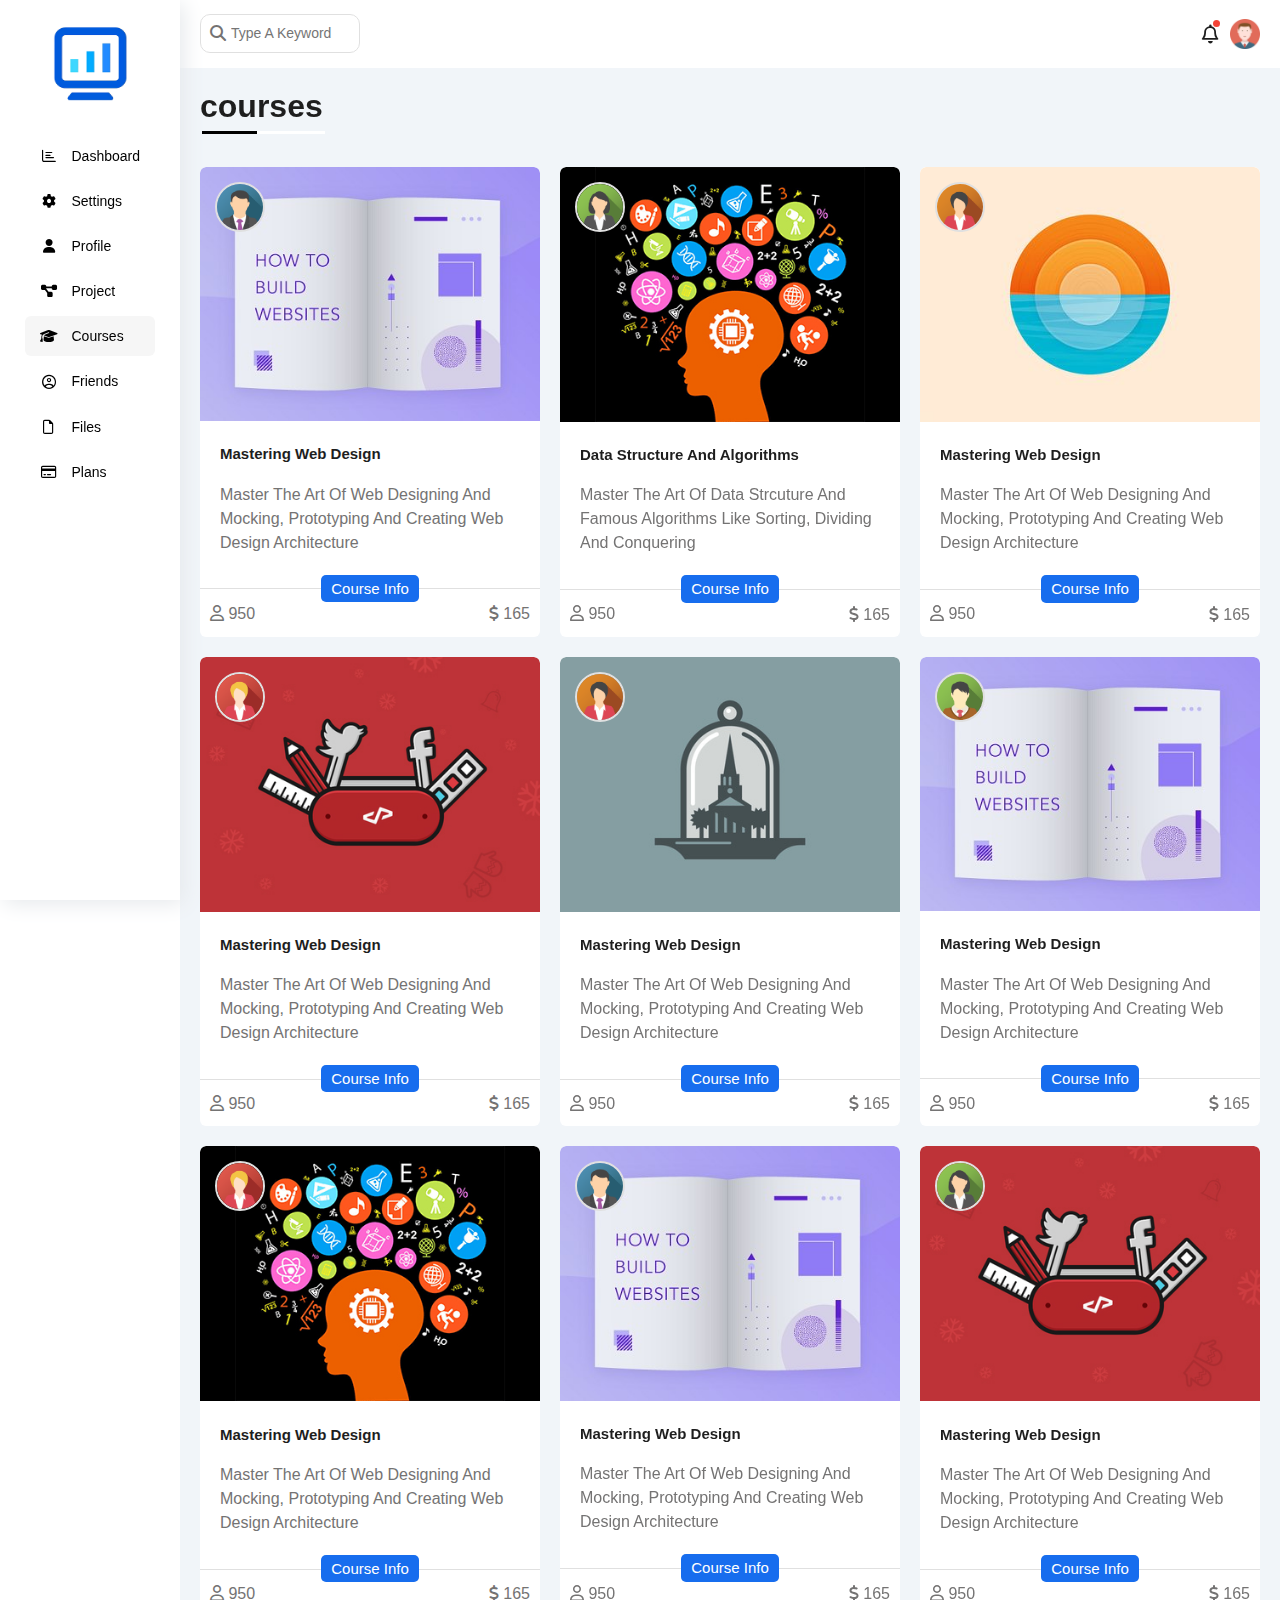
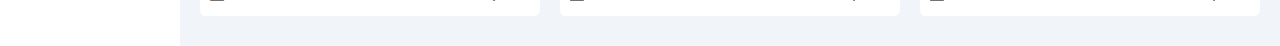
==== courses.html @ 1daa9709 "Add files via upload" ====
<!DOCTYPE html>
<html lang="en">
<head>
  <title>Courses</title>
  <meta charset="UTF-8">
  <meta http-equiv="X-UA-Compatible" content="IE=edge">
  <meta name="viewport"    content="width=device-width, initial-scale=1.0">
  <meta name="description" content="this is free dashboard template for training">
  <meta name="keywords"    content="template dashboard free theme">
  <meta name="author"      content="Ahmed">
  <!-- Font Awesome -->
  <link rel="stylesheet" href="css/all.min.css">
  <!-- google font -->
  <link rel="stylesheet" href="https://fonts.google.com/share?selection.family=Cairo:wght@300;400;500;600;700;800;900">
  <!-- Favicon icon Img -->
  <link rel="apple-touch-icon"      sizes="180x180"    href="imges/apple-touch-icon.png">
  <link rel="icon" type="image/png" sizes="32x32"      href="imges/favicon-32x32.png">
  <link rel="icon" type="image/png" sizes="16x16"      href="imges/favicon-16x16.png">
  <link rel="manifest" href="imges/site.webmanifest">
  <!-- Normalize File -->
  <link rel="stylesheet" href="css/Normalize.css">
  <!-- css FrameWork File-->
  <link rel="stylesheet" href="css/framework.css">
  <!-- Css Main File -->
  <link rel="stylesheet" href="css/main.css">
</head>
<body>
<div class="container">
  <!-- start aside -->
  <aside  class="box-sh">
    <a href="index.html" aria-label="logo"> <img src="imges/logo.png"alt="logo" title="Logo" width="75px"height="136px"> </a>
    <ul>
      <li><a href="index.html"    title="Click to Dashboard" aria-label="dashboard"> <i class="ic fa-regular fa-chart-bar fa-fw"></i>      <span>Dashboard</span> </a>
      <li><a href="settings.html" title="Click to Settings"  aria-label="settings">  <i class="ic fa-solid fa-gear fa-fw"></i>             <span>Settings</span>  </a>
      <li><a href="profile.html"  title="Click to Profile"   aria-label="profile">   <i class="ic fa-solid fa-user fa-fw"></i>             <span>Profile</span>   </a>
      <li><a href="project.html"  title="Click to Project"   aria-label="project">   <i class="ic fa-solid fa-diagram-project fa-fw"></i>  <span>Project</span>   </a>
      <li><a href="courses.html"  class="active"  title="Click to Courses"   aria-label="courses">   <i class="ic fa-solid fa-graduation-cap fa-fw"></i>   <span>Courses</span>   </a>
      <li><a href="friends.html"    title="Click to Friends"   aria-label="friends">   <i class="ic fa-regular fa-circle-user fa-fw"></i>    <span>Friends</span>   </a>
      <li><a href="files.html"      title="Click to Files"     aria-label="files">     <i class="ic fa-regular fa-file fa-fw"></i>           <span>Files</span>     </a>
      <li><a href="plans.html"      title="Click to Plans"     aria-label="plans">     <i class="ic fa-regular fa-credit-card fa-fw"></i>    <span>Plans</span>     </a>
    </ul>
  </aside>
  <!-- End aside -->
  <div class="content">
    <!-- start header -->
    <header>
      <div class="input">
        <input type="search" name="search" aria-label="search" placeholder="Type A Keyword">
      </div>
      <div class="bell">
        <i class="fa-regular fa-bell"></i>
        <img src="imges/avatar.png" alt="avatar" dth="30px" height="30px">
      </div>
    </header>
    <!-- End header -->
    <section>
      <h1>courses</h1>
      <div class="courses">
        <div class="box bg-w brd-6">
          <img src="imges/course-01.jpg" alt="course-01" width="100%">
          <img class="instructor" src="imges/team-01.png" alt="instructor-1" width="50px" height="50px">
          <div class="text">
            <h2 class="fs-15 pl-20 pt-20">Mastering Web Design</h2>
            <p class="tex-c pl-20 pr-10 pt-20 font-s">Master The Art Of Web Designing And Mocking, Prototyping And Creating Web Design Architecture</p>
            <p class="mt-20"><a class="btn-b d-b mt-15 " href="#" aria-label="Web-Design">Course Info</a></p>
            <p class="mb-10 d-f jc-b pl-10 pr-10 tex-c it-c font-s"><span><i class="fa-regular fa-user"></i> 950</span> <span><i class="fa-solid fa-dollar-sign"></i> 165</span></p>
          </div>
        </div>
        <div class="box bg-w brd-6">
          <img src="imges/course-02.jpg" alt="course-02" width="100%">
          <img class="instructor" src="imges/team-02.png" alt="instructor-2" width="50px" height="50px">
          <div class="text">
            <h2 class="fs-15 pl-20 pt-20">Data Structure And Algorithms</h2>
            <p class="tex-c pl-20 pr-10 pt-20 font-s">Master The Art Of Data Strcuture And Famous Algorithms Like Sorting, Dividing And Conquering</p>
            <p class="mt-20"><a class="btn-b d-b mt-15 " href="#" aria-label="Web-Design">Course Info</a></p>
            <p class="mb-10 d-f jc-b pl-10 pr-10 tex-c it-c font-s"><span><i class="fa-regular fa-user"></i> 950</span> <span><i class="fa-solid fa-dollar-sign"></i> 165</span></p>
          </div>
        </div>
        <div class="box bg-w brd-6">
          <img src="imges/course-03.jpg" alt="course-03" width="100%">
          <img class="instructor" src="imges/team-04.png" alt="instructor-3" width="50px" height="50px">
          <div class="text">
            <h2 class="fs-15 pl-20 pt-20">Mastering Web Design</h2>
            <p class="tex-c pl-20 pr-10 pt-20 font-s">Master The Art Of Web Designing And Mocking, Prototyping And Creating Web Design Architecture</p>
            <p class="mt-20"><a class="btn-b d-b mt-15 " href="#" aria-label="Web-Design">Course Info</a></p>
            <p class="mb-10 d-f jc-b pl-10 pr-10 tex-c it-c font-s"><span><i class="fa-regular fa-user"></i> 950</span> <span><i class="fa-solid fa-dollar-sign"></i> 165</span></p>
          </div>
        </div>
        <div class="box bg-w brd-6">
          <img src="imges/course-05.jpg" alt="course-04" width="100%">
          <img class="instructor" src="imges/team-05.png" alt="instructor-4" width="50px" height="50px">
          <div class="text">
            <h2 class="fs-15 pl-20 pt-20">Mastering Web Design</h2>
            <p class="tex-c pl-20 pr-10 pt-20 font-s">Master The Art Of Web Designing And Mocking, Prototyping And Creating Web Design Architecture</p>
            <p class="mt-20"><a class="btn-b d-b mt-15 " href="#" aria-label="Web-Design">Course Info</a></p>
            <p class="mb-10 d-f jc-b pl-10 pr-10 tex-c it-c font-s"><span><i class="fa-regular fa-user"></i> 950</span> <span><i class="fa-solid fa-dollar-sign"></i> 165</span></p>
          </div>
        </div>
        <div class="box bg-w brd-6">
          <img src="imges/course-04.jpg" alt="course-05" width="100%">
          <img class="instructor" src="imges/team-04.png" alt="instructor-5" width="50px" height="50px">
          <div class="text">
            <h2 class="fs-15 pl-20 pt-20">Mastering Web Design</h2>
            <p class="tex-c pl-20 pr-10 pt-20 font-s">Master The Art Of Web Designing And Mocking, Prototyping And Creating Web Design Architecture</p>
            <p class="mt-20"><a class="btn-b d-b mt-15 " href="#" aria-label="Web-Design">Course Info</a></p>
            <p class="mb-10 d-f jc-b pl-10 pr-10 tex-c it-c font-s"><span><i class="fa-regular fa-user"></i> 950</span> <span><i class="fa-solid fa-dollar-sign"></i> 165</span></p>
          </div>
        </div>
        <div class="box bg-w brd-6">
          <img src="imges/course-01.jpg" alt="course-06" width="100%">
          <img class="instructor" src="imges/team-03.png" alt="instructor-6" width="50px" height="50px">
          <div class="text">
            <h2 class="fs-15 pl-20 pt-20">Mastering Web Design</h2>
            <p class="tex-c pl-20 pr-10 pt-20 font-s">Master The Art Of Web Designing And Mocking, Prototyping And Creating Web Design Architecture</p>
            <p class="mt-20"><a class="btn-b d-b mt-15 " href="#" aria-label="Web-Design">Course Info</a></p>
            <p class="mb-10 d-f jc-b pl-10 pr-10 tex-c it-c font-s"><span><i class="fa-regular fa-user"></i> 950</span> <span><i class="fa-solid fa-dollar-sign"></i> 165</span></p>
          </div>
        </div>
        <div class="box bg-w brd-6">
          <img src="imges/course-02.jpg" alt="course-07" width="100%">
          <img class="instructor" src="imges/team-05.png" alt="instructor-7" width="50px" height="50px">
          <div class="text">
            <h2 class="fs-15 pl-20 pt-20">Mastering Web Design</h2>
            <p class="tex-c pl-20 pr-10 pt-20 font-s">Master The Art Of Web Designing And Mocking, Prototyping And Creating Web Design Architecture</p>
            <p class="mt-20"><a class="btn-b d-b mt-15 " href="#" aria-label="Web-Design">Course Info</a></p>
            <p class="mb-10 d-f jc-b pl-10 pr-10 tex-c it-c font-s"><span><i class="fa-regular fa-user"></i> 950</span> <span><i class="fa-solid fa-dollar-sign"></i> 165</span></p>
          </div>
        </div>
        <div class="box bg-w brd-6">
          <img src="imges/course-01.jpg" alt="course-08" width="100%">
          <img class="instructor" src="imges/team-01.png" alt="instructor-8" width="50px" height="50px">
          <div class="text">
            <h2 class="fs-15 pl-20 pt-20">Mastering Web Design</h2>
            <p class="tex-c pl-20 pr-10 pt-20 font-s">Master The Art Of Web Designing And Mocking, Prototyping And Creating Web Design Architecture</p>
            <p class="mt-20"><a class="btn-b d-b mt-15 " href="#" aria-label="Web-Design">Course Info</a></p>
            <p class="mb-10 d-f jc-b pl-10 pr-10 tex-c it-c font-s"><span><i class="fa-regular fa-user"></i> 950</span> <span><i class="fa-solid fa-dollar-sign"></i> 165</span></p>
          </div>
        </div>
        <div class="box bg-w brd-6">
          <img src="imges/course-05.jpg" alt="course-09" width="100%">
          <img class="instructor" src="imges/team-02.png" alt="instructor-9" width="50px" height="50px">
          <div class="text">
            <h2 class="fs-15 pl-20 pt-20">Mastering Web Design</h2>
            <p class="tex-c pl-20 pr-10 pt-20 font-s">Master The Art Of Web Designing And Mocking, Prototyping And Creating Web Design Architecture</p>
            <p class="mt-20"><a class="btn-b d-b mt-15 " href="#" aria-label="Web-Design">Course Info</a></p>
            <p class="mb-10 d-f jc-b pl-10 pr-10 tex-c it-c font-s"><span><i class="fa-regular fa-user"></i> 950</span> <span><i class="fa-solid fa-dollar-sign"></i> 165</span></p>
          </div>
        </div>
      </div>
    </section>
  </div>
</div>


  <!--Font-Awesome Js File  -->
  <script src="js/all.min.js"></script>
</body>
</html>
---- css/framework.css ----
.btn-sh{
  padding:5px 10px;
  background-color: var(--second-back);
  width: fit-content;
  border-radius: 6px;
  color: #505050;
}
.btn-b{
  background-color: var(--main-color);
  color: #fff;
  padding:5px 10px;
  border: none;
  outline: none;
  border-radius: 5px;
  cursor: pointer;
  width: fit-content;
  font-size: 15px;
}
.btn-b:hover{
  background-color: var(--alt-color);
}
.btn-g{
  background-color: var(--green-color);
  color: #fff;
  padding:5px 10px;
  border: none;
  outline: none;
  border-radius: 5px;
  cursor: pointer;
  width: fit-content;
}
.btn-g:hover{
  background-color:#039839d8;
}
.btn-o{
  background-color: var(--orange-color);
  color: #fff;
  padding:5px 10px;
  border: none;
  outline: none;
  border-radius: 5px;
  cursor: pointer;
  width: fit-content;
}
.btn-o:hover{
  background-color:#e1930b ;
}
.btn-r{
  background-color:var(--remove-color);
  color: #fff;
  padding:5px 10px;
  border: none;
  outline: none;
  border-radius: 5px;
  cursor: pointer;
  background-color: #e91203;
  font-size: 15px;
}
@media(max-width:767px){
  .btn-sh,
  .btn-r,
  .btn-o,
  .btn-g,
  .btn-b{
    font-size: 13px;
  }
}
.btn-r:hover{
  background-color:#d81103;
}
.brd-n{
  border: none;
  outline:none;
}
.trash{
  color: #646464;
  cursor: pointer;
  transition: var(--main-transition);
}
.trash:hover{
  color: #f33f32;
}
.brd{
  border: 1px solid var(--border-color);
}
.brd-t{
  border-top: 1px solid var(--border-color);
}
.brd-b{
  border-bottom: 1px solid #e6e6e6;
}
.brd-50{
  border-radius: 50%;
}
.brd-6{
  border-radius: 6px;
}
.d-b{
  display: block;
}
.d-f{
  display: flex;
}
.f-coll{
  flex-direction: column;
}
.it-c{
  align-items: center;
}
.gap-10{
  gap:10px;
}
.gap-15{
  gap:15px;
}
.gap-20{
  gap:20px;
}
.gap-25{
  gap:25px;
}
.f1{
  flex: 1;
}
.jc-b{
  justify-content: space-between;
}
.jc-a{
  justify-content: space-around;
}
.jc-c{
  justify-content:center;
}
.jc-e{
  justify-content:space-evenly;
}
.jc-en{
  justify-content:flex-end;
}
.f-r{
  flex-wrap: wrap;
}
.mt-10{
  margin-top: 10px;
}
.mt-15{
  margin-top: 15px;
}
.mb-10{
  margin-bottom: 10px;
}
.mb-15{
  margin-bottom: 15px;
}
.mt-20{
  margin-top: 20px;
}
.mt-25{
  margin-top: 25px;
}
.mb-20{
  margin-bottom: 20px;
}
.ml-10{
  margin-top: 10px;
}
.ml-10{
  margin-left: 10px;
}
.mr-10{
  margin-right: 10px;
}
.ml-15{
  margin-left: 15px;
}
.mr-15{
  margin-right: 15px;
}
.ml-20{
  margin-left: 20px;
}
.mr-20{
  margin-right: 20px;
}
.pt-10{
  padding-top: 10px;
}
.pb-10{
  padding-bottom: 10px;
}
.pt-15{
  padding-top: 15px;
}
.pb-15{
  padding-bottom: 15px;
}
.pt-20{
  padding-top: 20px;
}
.pb-20{
  padding-bottom: 20px;
}
.pt-25{
  padding-top: 25px;
}
.pb-25{
  padding-bottom: 25px;
}
.pl-10{
  padding-left: 10px;
}
.pr-5{
  padding-right: 5px;
}
.pr-10{
  padding-right: 10px;
}
.pl-15{
  padding-left: 15px;
}
.pr-15{
  padding-right: 15px;
}
.pl-20{
  padding-left: 20px;
}
.pr-20{
  padding-right: 20px;
}
.p-10{
  padding: 10px;
}
.p-15{
  padding: 15px;
}
.p-20{
  padding: 20px;
}
.p-25{
  padding: 25px;
}
.m-10{
  margin: 10px;
}
.m-20{
  margin: 20px;
}
.m-25{
  margin: 25px;
}
.fs-13{
  font-size: 14px;
}
.fs-14{
  font-size: 14px;
}
.fs-15{
  font-size: 15px;
}
.fs-17{
  font-size: 17px;
}
.fs-19{
  font-size: 19px;
}
.fs-22{
  font-size: 22px;
}
.fs-26{
  font-size: 26px;
}
.fw-500{
  font-weight: 500;
}
.fw-600{
  font-weight: 600;
}
.fw-700{
  font-weight: 700;
}
.t-c{
  text-align: center;
}
.t-r{
  text-align:right;
}
.tex-c{
  color: var(--tex-color);
}
.tex-d{
  color: #892f2f;
}
.lin{
  line-height: 1.8;
}
.bg-s{
  background-color: var(--second-back);
}
.bg-w{
  background-color: #fff;
}
.bg-b{
  background-color:var(--main-color);
}
.bg-g{
  background-color:var(--green-color);
}
.bg-r{
  background-color: var(--red-color);
}
.bg-o{
  background-color: var(--orange-color);
}
.green{
  color: var(--green-color);
}
.orange{
  color: var(--orange-color);
}
.blue{
  color: var(--main-color);
}
.red{
  color:var(--red-color);
}
.box-sh{
  box-shadow: var(--box-shadow);
}
.w-f{
  width: 100%;
}
.w-fit{
  width: fit-content;
}
.rot {
  position: absolute;
  left: 0;
  top: 0;
  width: 52px;
  transition: 0.3s;
}
.rot:hover {
  transform: rotate(5deg);
}

@media(max-width:767px){
  .d-n{
  display: none;
  }
  .f-col{
    flex-direction: column;
    gap: 20px;
  }
  .font-s{
    font-size: 14px;
  }
  .font-ss{
    font-size: 16px;
  }
  .t-cc{
    text-align: center;
  }
  .p-m{
    margin-top: 20px;
  }
}
.toggler input {
  appearance: none;
  -webkit-appearance: none;
}
.toggler label {
  display: block;
  position: relative;
  width: 78px;
  height: 30px;
  border-radius:21px;
  cursor: pointer;
  color: #fff;
  font-size:14px;
  color:#d6d6d6;
  transition: .5s;
}
.toggler label::after {
  display: block;
  border-radius: 100%;
  background-color:#fff;
  content: '';
  animation-name: toggler-size;
  animation-duration: 0.3s;
  animation-timing-function: ease-out;
  animation-direction: forwards;
  animation-iteration-count: 1;
  animation-play-state: running;
} 
.toggler label::after, .toggler label .toggler-on, .toggler label .toggler-off {
  position: absolute;
  top: 50%;
  left: 19%;
  width: 15px;
  height:15px;
  padding: 2px;
  transition: .4s;
  transform: translateY(-50%) translateX(-50%);
  transition: left 0.3s ease-in-out, background-color 0.3s ease-out, width 0.4s ease-in-out, height 0.4s ease-in-out, opacity 0.3s ease-in-out;
}
.toggler input:checked + label::after, .toggler input:checked + label .toggler-on, .toggler input:checked + label .toggler-off{
  left: 82%;
}
.toggler input:checked + label{
  background-color: var(--main-color);
  color: var(--main-color);
}
.toggler .toggler-on, .toggler .toggler-off {
  z-index: 2;
}
.toggler input:not(:checked) + label{
  background: #d6d6d6;
}
.toggler input:checked + label .toggler-off, .toggler input:not(:checked) + label .toggler-on {
  width: 0;
  height: 0;
  opacity: 0;
}
@media(max-width:767px){
.toggler label{
    width: 65px;
    height: 25px;
    padding: 2px;
  }
.toggler label::after, .toggler label .toggler-on, .toggler label .toggler-off {
    width: 13px;
    height: 13px;
  }
  .toggler label::after, .toggler label .toggler-on, .toggler label .toggler-off {
  left: 16%;
  }
.toggler input:checked + label::after, .toggler input:checked + label .toggler-on, .toggler input:checked + label .toggler-off{
  left: 82%;
  }
} 
.toggl .toggle-checkbox {
  -webkit-appearance: none;
  appearance: none;
  display: none;
}
.toggl .toggle-switch {
  background-color: #ccc;
  width: 78px;
  height: 20px;
  border-radius: 16px;
  position: relative;
  transition: 0.3s;
  cursor: pointer;
}
.toggl .toggle-switch::before {
  font-family: var(--fa-style-family-classic);
  content: "\f00d";
  font-weight: 800;
  font-size: 10px;
  background-color: white;
  width: 14px;
  height: 14px;
  position: absolute;
  border-radius: 50%;
  top: 3px;
  left: 4px;
  display: flex;
  justify-content: center;
  align-items: center;
  color: #aaa;
  transition: 0.3s;
}
.toggl .toggle-checkbox:checked + .toggle-switch {
  background-color: var(--main-color);
}
.toggl .toggle-checkbox:checked + .toggle-switch::before {
  content: "\f00c";
  left: 60px;
  color: var(--main-color);
}
---- css/main.css ----
/*  Start Global Values */
*{
  box-sizing: border-box;
  -webkit-box-sizing: border-box;
  -moz-box-sizing: border-box;
  margin: 0;
  padding: 0;
}
body{
font-family: 'Cairo', sans-serif;
color: #1e1e1e;
}
html{
  scroll-behavior: smooth;
}
ul{
  list-style: none;
}
a{
  text-decoration: none;
}
/*  End Global Values */

/*start variables */
:root{
--main-color:#176dee  ;
--hover-color:#f6f6f6  ;
--second-back:#eee;
--alt-color:#0059d5 ;
--tex-color:#747373 ;
--border-color:#e0e0e0;
--main-transition:.3s ;
--box-shadow: 4px 4px 20px  #e6e9ec;
--green-color:#22c55e;
--orange-color:#ffa500;
--red-color:#f44336;
}
/*End variables */
::-webkit-scrollbar {
  width: 15px;
}
::-webkit-scrollbar-track {
  background: #fff; 
}
::-webkit-scrollbar-thumb {
  background: var(--main-color); 
}
::-webkit-scrollbar-thumb:hover {
  background: var(--alt-color); 
}
::placeholder{
  font-size: 14px;
}
.active{
  background-color: var(--hover-color);
}
.container {
  display: flex;
}
/* start aside */
.container aside{
  background-color: #fff;
  height: 100vh;
  top: 0px;
  position: sticky;
}
.container aside img{
  padding-top: 25px;
  padding-bottom: 35px;
  display:block;
  margin: auto;
  position: relative;
}
.container aside ul li{
  text-align: center;
  padding:0 25px;
}
.container aside ul li a{
  color: #000;
  display: flex;
  gap: 14px;
  align-items: center;
  padding:12px 15px;
  border-radius: 6px;
  transition: var(--main-transition);
  font-size: 14px;
  margin-bottom: 5px;
} 
.container aside ul li a:hover:not(.active){
  background-color: var(--hover-color);
  transform: translateX(6px);
}
  @media(max-width:767px){
    .container aside {
      width: 55px;
      padding: 10px  12px;
    }
    .container aside img{
      width: 35px;
      height:95px;
    }
    .container aside ul li{
      padding: 0;
    }
    .container aside ul li a{
      padding:10px 15px;
      justify-content: center;
      font-size: 15px;
    }
    .container aside span{
      display: none;
    }
  }
/* End aside */

.container .content{
  flex: 1;
  overflow:hidden;
}

/* start header */
.container header{
  display: flex;
  justify-content:space-between;
  align-items: center;
  height: 67px;
  padding:20px 20px;
}
.container header .input input{
  padding: 10px;
  width: 160px;
  border-radius: 10px;
  outline: none;
  border: none;
  border: 1px solid var(--border-color);
  padding-left:30px ;
  font-size: 14px;
  appearance: auto;
  transition: var(--main-transition);
}
.container header .input{
  position: relative;
}
.container header .input::before{
  font-family:var(--fa-style-family-classic);
  content:"\f002";
  position: absolute;
  top: 10px;
  left: 10px;
  font-weight: bold;
  color: var(--tex-color);
}
.container header .input input:focus{
  width: 200px;
}
.container header .input input:focus::placeholder{
  transition: var(--main-transition);
  opacity:0;
}
.container header .bell{
  display: flex;
  align-items: center;
  gap: 11px;
  font-size: 19px;
  position: relative;
}
.container header .bell::before{
  content: "";
  position: absolute;
  width: 7px;
  height:7px;
  border-radius: 50%;
  background-color: #f44336;
  top:1px;
  left:11px
}
@media(max-width:767px){
  .container header{
    padding:15px 10px;
  }
  .container header .input input:focus{
    width: 170px;
  }
}
/* End header */

/*start section*/
.container section{
  margin-top: -20px;
  min-height: 100vh;
  background-color:#f1f5f9 ;
  padding-bottom: 10px;
}
.container section h1{
  position: relative;
  padding: 20px;
}
.container section h1::after,
.container section h1::before{
  content: "";
  position: absolute;
  height: 3px;
  bottom:11px;
  left: 22px;
}
.container section h1::before{
  width:55px;
  background-color: #000;
  z-index: 1;
}
.container section h1::after{
  background-color: #fff;
  width: 123px;
}
.container section .dash,
.container section .setting,
.container section .profile,
.container section .courses,
.container section .friends,
.container section .files,
.container section .project,
.container section .plans{
  margin: 20px 20px;
}
@media(max-width:767px){
.container section .dash,
.container section .setting,
.container section .profile,
.container section .courses,
.container section .friends,
.container section .project,
.container section .files,
.container section .plans{
  margin: 0px 1px ;
  padding:0 10px;
  }
}
/*End section*/

/*Start .dash*/
.container section .dash{
  display: grid; 
  grid-template-columns: repeat(auto-fill, minmax(450px , 1fr));
  grid-gap: 25px;
}
@media (max-width: 767px) {
  .container section .dash {
    grid-template-columns: minmax(200px, 1fr);
    grid-gap: 10px;
  }
}
.container section .dash .welcome{
  background-color: #fff;
}
.container section .dash .welcome .hed{
  border-radius: 6px 6px 0 0;
  padding:0px 25px;
  height: 130px;
}
.container section .dash .welcome .hed p{
  color: #5f5e5e;
}
.container section .dash .welcome .hed img{
  position: relative;
  top:-15px;
  right:-38px;
}
.container section .dash .welcome .data{
  border-top:1px solid var(--second-back); ;
  border-bottom:1px solid var(--second-back); ;
}
.container section .dash .welcome .img{
  position: relative;
  width: fit-content;
  margin-bottom: 60px;
}
.container section .dash .welcome .img img{
  position: absolute;
  object-fit: cover;
  top: -30px;
  left: 25px;
  border: 3px solid #fff;
}
.container section .dash .btn{
  display: flex;
  justify-content: flex-end;
}
textarea{
  resize: none;
}
@media(max-width:767px){
  .container section .dash .welcome .img{
  margin: 0 auto 60px;
}
.container section .dash .welcome .img img{
  left: 50%;
  transform: translateX(-50%);
}
.container section .dash .welcome .btn{
  margin-bottom: 20px;
}
}
.container section .dash .dolr .ico, 
.container section .dash .code .ico,
.container section .dash .user .ico{ 
  width: 80px;
  height: 80px;
  font-size: 10px;
  display: flex;
  justify-content: center;
  align-items: center;
  font-size: 22px;
  margin-top: 10px;
} 
.container section .dash .dolr .ico{
  background-color:#cce3ff ;
}
.container section .dash .code .ico{
  background-color:#fdecce ;
}
.container section .dash .user .ico{
  background-color:#d3f3df ;
}
.container section .dash .dolr .prog{
  height: 4px;
  background-color: #cce3ff;
}
.container section .dash .code .prog{
  height: 4px;
  background-color: #fdecce;
}
.container section .dash .user .prog{
  height: 4px;
  background-color: #d3f3df;
}
.container section .dash .dolr .prog span,
.container section .dash .code .prog span,
.container section .dash .user .prog span{
  display: block;
  height:4px;
  position: relative;
  width: 200%;
}
.container section .dash .dolr .prog span::before,
.container section .dash .code .prog span::before,
.container section .dash .user .prog span::before{
  content: attr(data-progress);
  position: absolute;
  color:#fff;
  margin-top: -40px;
  right: -18px;
  padding:3px 5px;
  width: 26px;
  text-align: center;
  border-radius: 6px;
  font-size: 14px;
}
.container section .dash .dolr .prog span::before{
  background-color: var(--main-color);
}
.container section .dash .code .prog span::before{
  background-color: var(--orange-color);
}
.container section .dash .user .prog span::before{
  background-color: var(--green-color)
}
.container section .dash .dolr .prog span::after{
  content:"";
  position: absolute;
  border-width: 7px;
  top: -18px;
  right: -6px;
  border-style:solid ;
  border-color:#176dee transparent transparent transparent;
}
.container section .dash .code .prog span::after{
  content:"";
  position: absolute;
  border-width: 7px;
  top: -18px;
  right: -6px;
  border-style:solid ;
  border-color:#f59e0b transparent transparent transparent;
}
.container section .dash .user .prog span::after{
  content:"";
  position: absolute;
  border-width: 7px;
  top: -18px;
  right: -6px;
  border-style:solid ;
  border-color:#22c55e transparent transparent transparent;
}
.container section .dash .tickets .box{
  width: calc(50% - 10px);
}
.container section .responsive-table{
  overflow-x: auto;
}
.container section table{
  border-spacing:0 ;
  min-width: 1000px;
}
.container section table thead{
  background-color: var(--border-color);
}
.container section table thead td{
  font-weight: bold;
}
.container section table td{
  border-spacing:0 ;
  padding: 15px;
  border-left:1px solid var(--border-color) ;
  border-bottom:1px solid var(--border-color) ;
}
.container section table td:last-child{
  border-right:1px solid var(--border-color) ;
}
.container section table tbody td img{
  position: relative;
  width: 30px;
  height: 30px;
  border-radius: 50%;
  border: 1px solid var(--border-color);
  transition: var(--main-transition);
  cursor: pointer;
}
.container section table tbody td img:hover{
  z-index: 1;
}
.container section table tbody td img:not(:first-child){
  margin-left: -15px;
}
.container section table tr:hover td {
  background-color:var(--hover-color);
}
@media (max-width: 767px) {
  .container section .dash .tickets .box {
    width: 100%;
  }
}
.container section .dash .project ul,
.container section .dash .project .done,
.container section .dash .project .crunet{
  position: relative;
}
.container section .dash .project ul::before{
  content: "";
  position: absolute;
  width: 2px;
  top: 26px;
  height:230px;
  background-color: var(--main-color);
  margin-left:-7px;
}
.container section .dash .project .done::before,
.container section .dash .project .crunet::before{
  content: "";
  position: absolute;
  width: 20px;
  top: 20px;
  border-radius: 50%;
  height:20px;
  margin-left:-38px;
  outline: 2px solid var(--main-color);
  border: 2px solid #fff;
}
.container section .dash .project ul .done::before{
  background-color: var(--main-color);
}
.container section .dash .project .crunet::before{
  background-color: #fff;
  animation: change-color .8s infinite alternate;
  -webkit-animation: change-color .8s infinite alternate;
}
@keyframes change-color {
  0%{
    background-color: var(--main-color);
  }
}
.container section .dash .project img{
  opacity: 20%;
  position: relative;
  top:140px;
}
.container section .dash .reminders .bl{
  border-left: 2px solid var(--main-color);
}
.container section .dash .reminders .gr{
  border-left: 2px solid var(--green-color);
}
.container section .dash .reminders .or{
  border-left: 2px solid var(--orange-color);
}
.container section .dash .reminders .re{
  border-left: 2px solid var(--red-color);
}
.container section .dash .reminders .point{
  width: 17px;
  height: 17px;
}
.container section .dash .Social .box-1{
  background-color: #bee3fb;
  color:#000;
}
.container section .dash .Social .box-1 a{
  background-color: #1da1f2;
  color: #fff;
}
.container section .dash .Social .box-1 .ico{
  background-color: #1da1f2;
}
.container section .dash .Social .box-2{
  background-color: #b0d1fa ;
  color: #000;
}
.container section .dash .Social .box-2 a{
  background-color: #1877f2;
  color: #fff;
}
.container section .dash .Social .box-2 .ico{
  background-color: #1877f2;
}
.container section .dash .Social .box-3{
  background-color: #ffcccc ;
  color: #000;
}
.container section .dash .Social .box-3 a{
  background-color: #ff0000;
  color: #fff;
}
.container section .dash .Social .box-3 .ico{
  background-color: #ff0000;
}
.container section .dash .Social .box-3{
  background-color: #ffcccc ;
  color: #000;
}
.container section .dash .Social .box-3 a{
  background-color: #ff0000;
  color: #fff;
}
.container section .dash .Social .box-4 .ico{
  background-color: #0077b5;
}
.container section .dash .Social .box-4{
  background-color: #cce4f0 ;
  color:  #000;
}
.container section .dash .Social .box-4 a{
  background-color: #0077b5;
  color: #fff;
}
.container section .dash .Social .ico{
  position: relative;
  max-width: 50px;
  height: 50px;
  font-size: 10px;
  color: #fff;
  font-size: 35px;
  display: flex;
  justify-content:center;
  align-items: center;
}
.container section .dash .Social a:hover{
  transition: var(--main-transition);
  opacity: 65%;
}
/*End .dash*/

/* start setting */
.setting :nth-child(2) input[type="email"]{
  background-color: #ebf2fc;
  cursor: no-drop;
}
.setting > :nth-child(4) input{
  border-left: none;
  background-color: var(--second-back);
  border-radius: 0 6px 6px 0;
} 
.setting > :nth-child(4) div:focus-within .ico{
  color: #000;
}
.setting .ico{
  background-color: var(--second-back);
  padding:11.2px;
  width: 22px;
  border-radius: 6px 0px 0px 6px;
  border-right: none;
  border-right: 1px solid var(--border-color);
}
.setting input[type="checkbox"],
.setting input[type="radio"]{
  appearance: none;
}
.setting .control label {
  padding-left:30px;
  cursor: pointer;
  position: relative;
}
.setting .control label::before,
.setting .control label::after {
  position: absolute;
  left: -5px;
  top: 50%;
  margin-top: -10px;
  border-radius: 4px;
}
.setting .control label::before {
  content: "";
  width: 14px;
  height: 14px;
  border: 2px solid var(--border-color);
  transition:var(--main-transition);
}
.setting .control label:hover::before {
  border-color: var(--main-color);
}
.setting .control label::after {
  font-family: var(--fa-style-family-classic);
  content: "\f00c";
  font-weight: 900;
  background-color: var(--main-color);
  color: white;
  font-size: 12px;
  width: 18px;
  height: 18px;
  display: flex;
  justify-content: center;
  align-items: center;
  transform: scale(0) rotate(360deg);
  transition:var(--main-transition);
}
.setting .control input[type="checkbox"]:checked + label::after {
  transform: scale(1);
}
.setting .manger .radio-1 label {
  padding-left: 30px;
  font-size: 17px;
  cursor: pointer;
  position: relative;
}
.setting .manger .radio-1 label::before {
  content: "";
  position: absolute;
  top: 50%;
  left: 0;
  margin-top: -11px;
  width: 18px;
  height: 18px;
  border: 2px solid var(--border-color);
  border-radius: 50%;
}
.setting .manger .radio-1 label::after {
  content: "";
  position: absolute;
  left: 5px;
  top: 3.4px;
  width: 12px;
  height: 12px;
  background: var(--main-color);
  border-radius: 50%;
  transition: 0.3s;
  transform: scale(0);
}
.setting .manger .radio-1 input[type="radio"]:checked + label::before {
  border-color: var(--main-color);
}
.setting .manger .radio-1 input[type="radio"]:checked + label::after {
  transform: scale(1);
}
.setting .manger .radio-2 {
  display: grid;
  grid-template-columns:repeat(auto-fill, minmax(300px , 1fr));
  gap: 10px;
}
.setting .manger .radio-2 label{
  display: flex;
  gap: 17px;
  flex-direction: column;
  padding: 15px;
}
  .setting .manger .radio-2 label{
    border: 2px solid #eee;
    cursor: pointer;
  }

.setting .manger .radio-2 input:checked + label{
  border: 2px solid var(--main-color);
  color:var(--main-color);
}
@media(max-width:767px){
  .setting .manger .radio-2 {
    grid-template-columns:repeat(auto-fill, minmax(210px , 1fr));
    align-content: center;
    margin-left: -8px;
  }
}
/* End setting */

/* start profile */
.profile .img-box{
  width: 300px;
  border-right: 1px solid var(--border-color);
}
.profile .img-box .range{
  height: 6px;
  width: 150px;
  margin: 10px auto;
  position: relative;
}
.profile .img-box .range::before{
  position: absolute;
  content: "";
  background-color: var(--main-color);
  height: 100%;
  width: 70%;
  left: 0;
  border-radius: 6px;
}
.profile .img-box .star{
  color: #f59e0b;
}
.profile .info-box .info-row{
  transition: var(--main-transition);
}
.profile .info-box .info-row:hover{
  background-color: var(--hover-color);
}
.profile .info-box .info-row {
  flex-wrap: wrap;
  gap: 15px;
} 
.profile .info-box .info-row > div {
  min-width: 280px;
} 
.profile .data .skills{
  flex-grow: 1;
}
.profile .data .activities{
  flex-grow: 2;
}
@media(max-width:990px){
  .profile .data{
    flex-direction: column;
  }
  .profile .data .skills > div{
    text-align: center;
  }
}
@media(max-width:767px){
  .profile .overview{
    padding: 8px;
  }
  .profile .img-box{
    border: none;
  }
  .profile .info-row{
    padding: 10px;
  }
  .profile .info-box .info-row {
    line-height: 1.5;
    gap: px;
  } 
  .profile .info-box .info-row > div {
    min-width: 195px;
    padding-right:5px;
  }
  .profile .data .skills{
    font-size: 14px;
    padding: 15px;
  }
  .profile .data .activities p{
    text-align: center;
    padding: 15px;
  }
}
/* End profile */

/* start project */
.project h2{
  position: relative;
  padding-top: 2px;
}
.project h2 span{
  position: absolute;
  right:0px;
  top: -10px;
}
.project h2 + p{
  padding-top: 10px;
}
.project .img{
  margin-top: 20px;
  margin-left:12px;
}
.project .img img{
  margin-left: -15px;
  cursor: pointer;
}
.project .img img:hover{
  z-index: 1;
}
.project .show{
  margin-top: 30px;
  padding: 20px 0;
}
.project .range{
  height: 8px;
  width: 270px;
  position: relative;
}
.project .range::before{
  position: absolute;
  content: "";
  background-color: var(--second-back);
  height: 100%;
  left: -1px;
  border-radius:6px ;
}
.project .row-1 .range::before{
  width: 60%;
  background-color: var(--red-color);
}
.project .row-2 .range::before{
  width: 85%;
  background-color: var(--green-color);
}
.project .row-3 .range::before{
  width: 70%;
  background-color: var(--main-color);
}
.project .row-3 .range::before{
  width: 57%;
  background-color: var(--red-color);
}
.project .row-4 .range::before{
  width: 70%;
  background-color: var(--orange-color);
}
.project .row-5 .range::before{
  width: 80%;
  background-color: var(--green-color);
}
@media(max-width:767px){
  .project .show{
    display: flex;
    flex-wrap: wrap;
    justify-content: flex-end;
    gap: 10px;
  }
  .project .range{
    width: 200px;
  }
}
/* End project */

/* Start courses */
.courses{
  display: grid;
  grid-template-columns: repeat(auto-fill, minmax(330px, 1fr));
  grid-gap: 20px;
}
@media(max-width:767px){
  .courses{
    grid-template-columns: repeat(auto-fill, minmax(220px, 1fr));
  }
}
.courses .box{
  overflow: hidden;
  position: relative;
}
.courses img{
  border-radius: 6px 6px 0px 0;
}
.courses .instructor{
  position: absolute;
  top:15px;
  left: 15px;
  border-radius: 50%;
  border: 2px solid var(--border-color);
}
.courses .box .text :nth-child(2){
  line-height: 1.5;
}
.courses .box .text :nth-child(3){
  position: relative;
}
.courses .box .text :nth-child(3) a{
  z-index: 2;
  position: relative;
  margin:0px auto;
}
.courses .box .text :nth-child(3)::before{
  position: absolute;
  content: "";
  width: 100%;
  top: 50%;
  height: 1px;
  background-color: var(--border-color);
}
/* End courses */

/* Start Friends */
.friends{
  display: grid;
  grid-template-columns: repeat(auto-fill, minmax(300px, 1fr));
  grid-gap: 25px;
}
@media(max-width:767px){
  .friends{
    grid-template-columns: repeat(auto-fill, minmax(220px, 1fr));
    margin: 0 20px;
  }
}
.friends .box .img .icon a{
  padding:8px;
  transition: var(--main-transition);
  margin-right:2px;
}
.friends .box .img .icon a:hover{
  background-color: var(--main-color);
  color: #fff;
}
/* End Friends */

/* Start Files */
.files .download{
  flex: 1;
  display: grid;
  grid-template-columns: repeat(auto-fill, minmax(200px, 1fr));
  gap: 20px;
}
.files .upload{
  min-width: 260px;
  max-height: 430px;
}
.files .upload a:hover .up{
  animation: to-up .3s linear infinite alternate;
  -webkit-animation: to-up .3s linear infinite alternate;
}
@keyframes to-up {
from {
  transform: translateY(0px);
}
to {
  transform: translateY(-5px);
}
}
.upload .ico{
  border-radius: 2px;
  width: 40px;
  height: 40px;
  display: flex;
  justify-content: center;
  align-items: center;
  font-size: 18px;
}
.upload :nth-child(2) .ico{
  background-color: #cce3ff;
}
.upload :nth-child(3) .ico{
  background-color: #d3f3df ;
}
.upload :nth-child(4) .ico{
  background-color: #f9c0ba;
}
.upload :nth-child(5) .ico{
  background-color: #fdecce ;
}
@media(max-width:767px){
  .files .upload{
    min-width: 220px;
  }
  .files{
    flex-direction:column-reverse;
  }
}
/* End Files */

/* start Plans */
.plans{
  display: grid;
  grid-template-columns: repeat(auto-fill, minmax(350px, 1fr));
  gap: 20px;
}
@media(max-width:767px){
  .plans{
    display: grid;
    grid-template-columns: repeat(auto-fill, minmax(230px, 1fr));
    gap: 20px;
}
}
.plans :nth-child(1) h2{
  color: #fff;
  outline: 3px solid #3a8143;
  border: 4px solid #fff;
  background-color:#3a8143;
}
.plans :nth-child(1) a{
  background-color:#3a8143;
}
.plans :nth-child(1) a:hover{
  background-color:#5ca36c;
}
.plans :nth-child(2) h2{
  color: #fff;
  outline: 3px solid var(--main-color);
  border: 4px solid #fff;
}
.plans :nth-child(3) h2{
  color: #fff;
  border: 4px solid #fff;
  outline: 3px solid #1f1f1f;
  background-color:#1f1f1f;
}
/* End Plans */
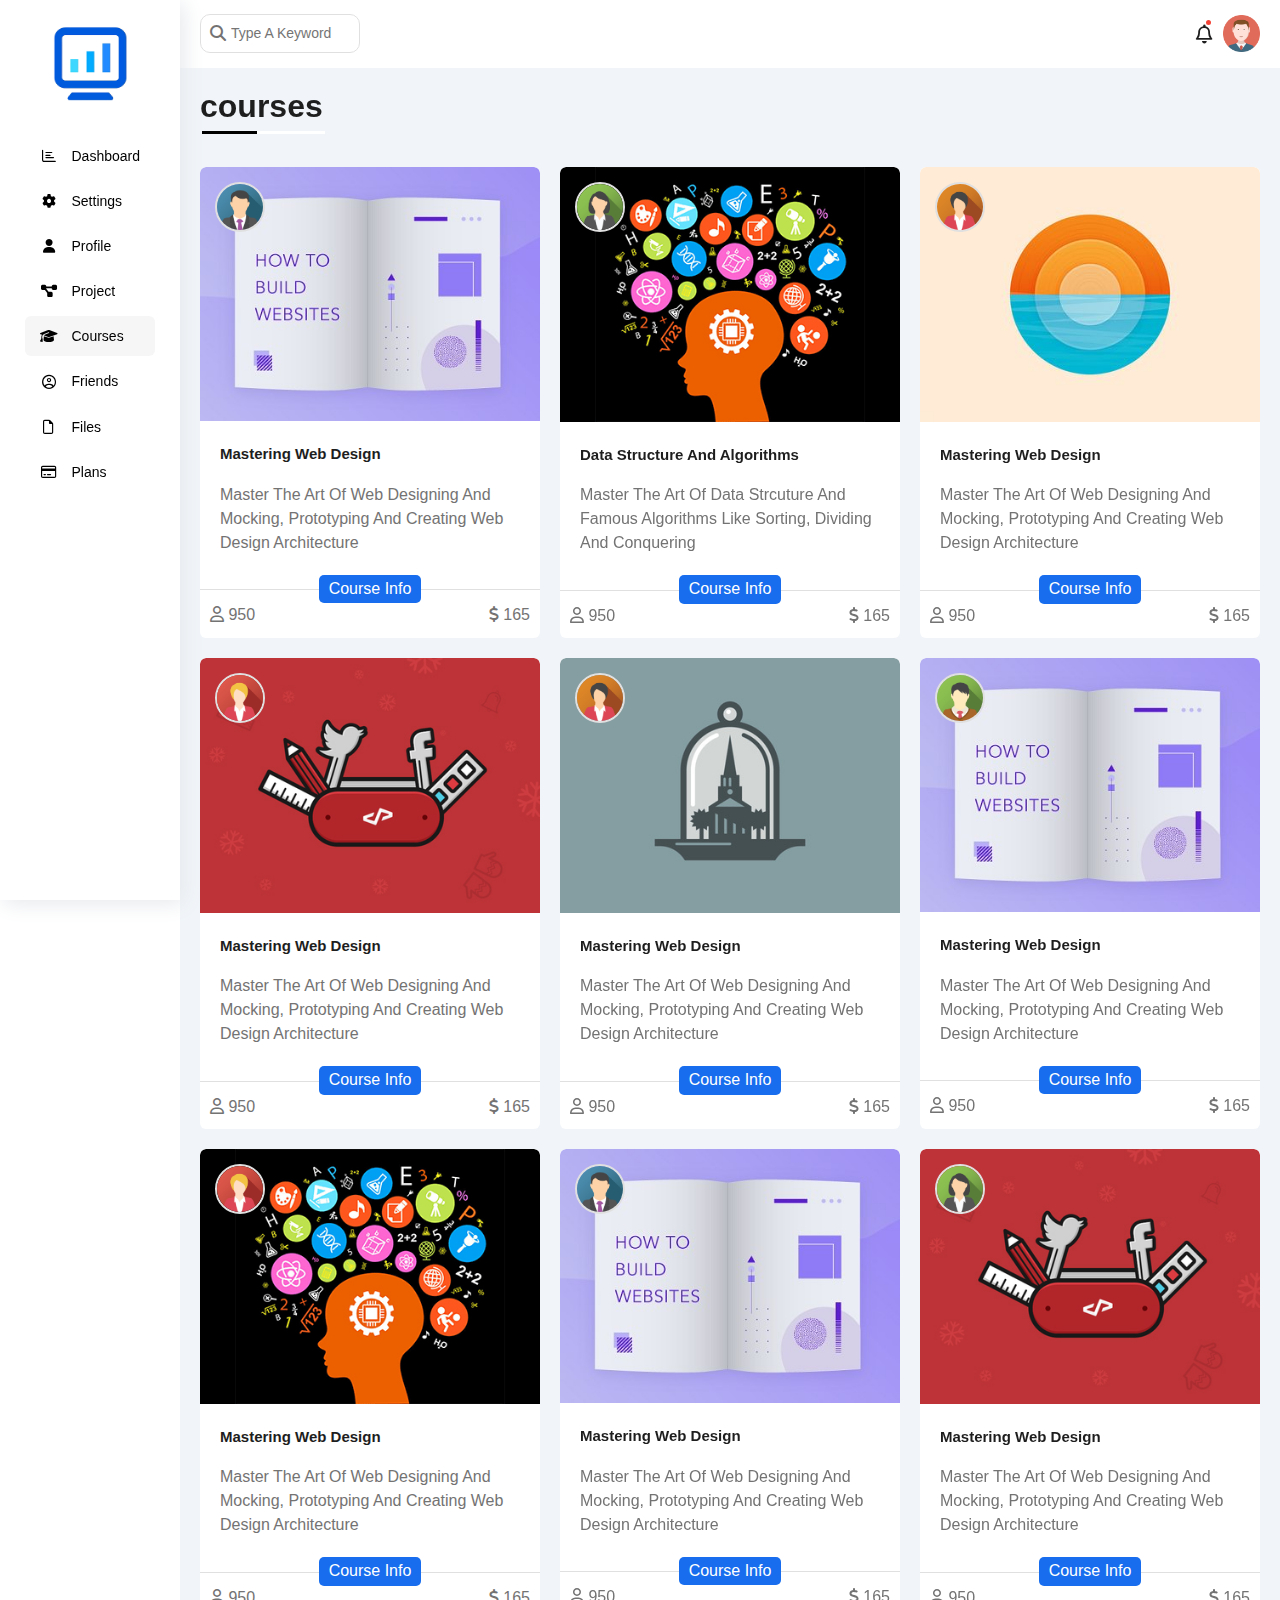
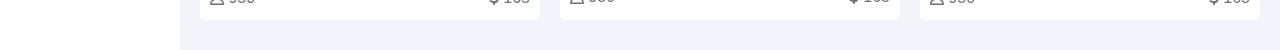
==== commit dff01403: "Add files via upload" ====
--- a/courses.html
+++ b/courses.html
@@ -48,8 +48,8 @@
         <input type="search" name="search" aria-label="search" placeholder="Type A Keyword">
       </div>
       <div class="bell">
-        <i class="fa-regular fa-bell"></i>
-        <img src="imges/avatar.png" alt="avatar" dth="30px" height="30px">
+        <i class="fa-regular fa-bell mr-10"></i>
+        <img src="imges/avatar.png" alt="avatar " width="37px" height="37px">
       </div>
     </header>
     <!-- End header -->
--- a/css/framework.css
+++ b/css/framework.css
@@ -15,7 +15,6 @@
   border-radius: 5px;
   cursor: pointer;
   width: fit-content;
-  font-size: 15px;
 }
 .btn-b:hover{
   background-color: var(--alt-color);
@@ -63,7 +62,7 @@
   .btn-o,
   .btn-g,
   .btn-b{
-    font-size: 13px;
+    font-size: 14px;
   }
 }
 .btn-r:hover{
@@ -239,6 +238,9 @@
 }
 .p-25{
   padding: 25px;
+}
+.m-5{
+  margin: 8px;
 }
 .m-10{
   margin: 10px;
@@ -350,7 +352,7 @@
   }
   .f-col{
     flex-direction: column;
-    gap: 20px;
+    gap: 10px;
   }
   .font-s{
     font-size: 14px;
@@ -365,117 +367,81 @@
     margin-top: 20px;
   }
 }
-.toggler input {
+input {
   appearance: none;
   -webkit-appearance: none;
 }
-.toggler label {
+.toggle label {
   display: block;
   position: relative;
   width: 78px;
   height: 30px;
   border-radius:21px;
   cursor: pointer;
-  color: #fff;
   font-size:14px;
   color:#d6d6d6;
-  transition: .5s;
-}
-.toggler label::after {
-  display: block;
+  transition: .3s;
+}
+.toggle label::after {
+  content: "";
+  display: flex;
+  justify-content: center;
+  align-items: center;
   border-radius: 100%;
   background-color:#fff;
-  content: '';
-  animation-name: toggler-size;
+  animation-name: toggle-size;
   animation-duration: 0.3s;
   animation-timing-function: ease-out;
   animation-direction: forwards;
   animation-iteration-count: 1;
   animation-play-state: running;
 } 
-.toggler label::after, .toggler label .toggler-on, .toggler label .toggler-off {
+.toggle label::after, .toggle label .toggle-on, .toggle label .toggle-off {
   position: absolute;
+  display: flex;
+  align-items: center;
+  justify-content: center;
   top: 50%;
-  left: 19%;
-  width: 15px;
+  left: 20%;
+  width:16px;
   height:15px;
   padding: 2px;
-  transition: .4s;
   transform: translateY(-50%) translateX(-50%);
   transition: left 0.3s ease-in-out, background-color 0.3s ease-out, width 0.4s ease-in-out, height 0.4s ease-in-out, opacity 0.3s ease-in-out;
 }
-.toggler input:checked + label::after, .toggler input:checked + label .toggler-on, .toggler input:checked + label .toggler-off{
+.toggle input:checked + label::after, .toggle input:checked + label .toggle-on, .toggle input:checked + label .toggle-off{
   left: 82%;
 }
-.toggler input:checked + label{
+.toggle input:checked + label{
   background-color: var(--main-color);
   color: var(--main-color);
 }
-.toggler .toggler-on, .toggler .toggler-off {
+.toggle .toggle-on, .toggle .toggle-off {
   z-index: 2;
 }
-.toggler input:not(:checked) + label{
+.toggle input:not(:checked) + label{
   background: #d6d6d6;
 }
-.toggler input:checked + label .toggler-off, .toggler input:not(:checked) + label .toggler-on {
+.toggle input:checked + label .toggle-off, .toggle input:not(:checked) + label .toggle-on {
   width: 0;
   height: 0;
   opacity: 0;
 }
 @media(max-width:767px){
-.toggler label{
+.toggle label{
     width: 65px;
     height: 25px;
     padding: 2px;
   }
-.toggler label::after, .toggler label .toggler-on, .toggler label .toggler-off {
+.toggle label::after, .toggle label .toggle-on, .toggle label .toggle-off {
     width: 13px;
     height: 13px;
-  }
-  .toggler label::after, .toggler label .toggler-on, .toggler label .toggler-off {
+    font-size: 13px;
+  }
+  .toggle label::after, .toggle label .toggle-on, .toggle label .toggle-off {
   left: 16%;
   }
-.toggler input:checked + label::after, .toggler input:checked + label .toggler-on, .toggler input:checked + label .toggler-off{
+.toggle input:checked + label::after, .toggle input:checked + label .toggle-on, .toggle input:checked + label .toggle-off{
   left: 82%;
   }
-} 
-.toggl .toggle-checkbox {
-  -webkit-appearance: none;
-  appearance: none;
-  display: none;
-}
-.toggl .toggle-switch {
-  background-color: #ccc;
-  width: 78px;
-  height: 20px;
-  border-radius: 16px;
-  position: relative;
-  transition: 0.3s;
-  cursor: pointer;
-}
-.toggl .toggle-switch::before {
-  font-family: var(--fa-style-family-classic);
-  content: "\f00d";
-  font-weight: 800;
-  font-size: 10px;
-  background-color: white;
-  width: 14px;
-  height: 14px;
-  position: absolute;
-  border-radius: 50%;
-  top: 3px;
-  left: 4px;
-  display: flex;
-  justify-content: center;
-  align-items: center;
-  color: #aaa;
-  transition: 0.3s;
-}
-.toggl .toggle-checkbox:checked + .toggle-switch {
-  background-color: var(--main-color);
-}
-.toggl .toggle-checkbox:checked + .toggle-switch::before {
-  content: "\f00c";
-  left: 60px;
-  color: var(--main-color);
 }--- a/css/main.css
+++ b/css/main.css
@@ -160,19 +160,18 @@
 .container header .bell{
   display: flex;
   align-items: center;
-  gap: 11px;
   font-size: 19px;
   position: relative;
 }
 .container header .bell::before{
   content: "";
   position: absolute;
-  width: 7px;
-  height:7px;
+  width: 5px;
+  height:5px;
   border-radius: 50%;
   background-color: #f44336;
-  top:1px;
-  left:11px
+  top:5px;
+  left:10px
 }
 @media(max-width:767px){
   .container header{
@@ -584,7 +583,7 @@
 .setting .ico{
   background-color: var(--second-back);
   padding:11.2px;
-  width: 22px;
+  width: 43px;
   border-radius: 6px 0px 0px 6px;
   border-right: none;
   border-right: 1px solid var(--border-color);
@@ -592,6 +591,7 @@
 .setting input[type="checkbox"],
 .setting input[type="radio"]{
   appearance: none;
+  -webkit-appearance: none;
 }
 .setting .control label {
   padding-left:30px;
@@ -654,8 +654,8 @@
 .setting .manger .radio-1 label::after {
   content: "";
   position: absolute;
+  top: 3.5px;
   left: 5px;
-  top: 3.4px;
   width: 12px;
   height: 12px;
   background: var(--main-color);
@@ -699,6 +699,19 @@
 /* End setting */
 
 /* start profile */
+.profile .toggle label::after, .toggle label .toggle-on, .toggle label .toggle-off {
+  width:10px;
+  height:10px;
+  padding: 2px;
+  font-size: 11px;
+}
+.profile .toggle label {
+  display: block;
+  position: relative;
+  width: 78px;
+  height: 22px;
+}
+
 .profile .img-box{
   width: 300px;
   border-right: 1px solid var(--border-color);
@@ -738,6 +751,8 @@
   flex-grow: 1;
 }
 .profile .data .activities{
+  text-align: center;
+  line-height: 1.6;
   flex-grow: 2;
 }
 @media(max-width:990px){
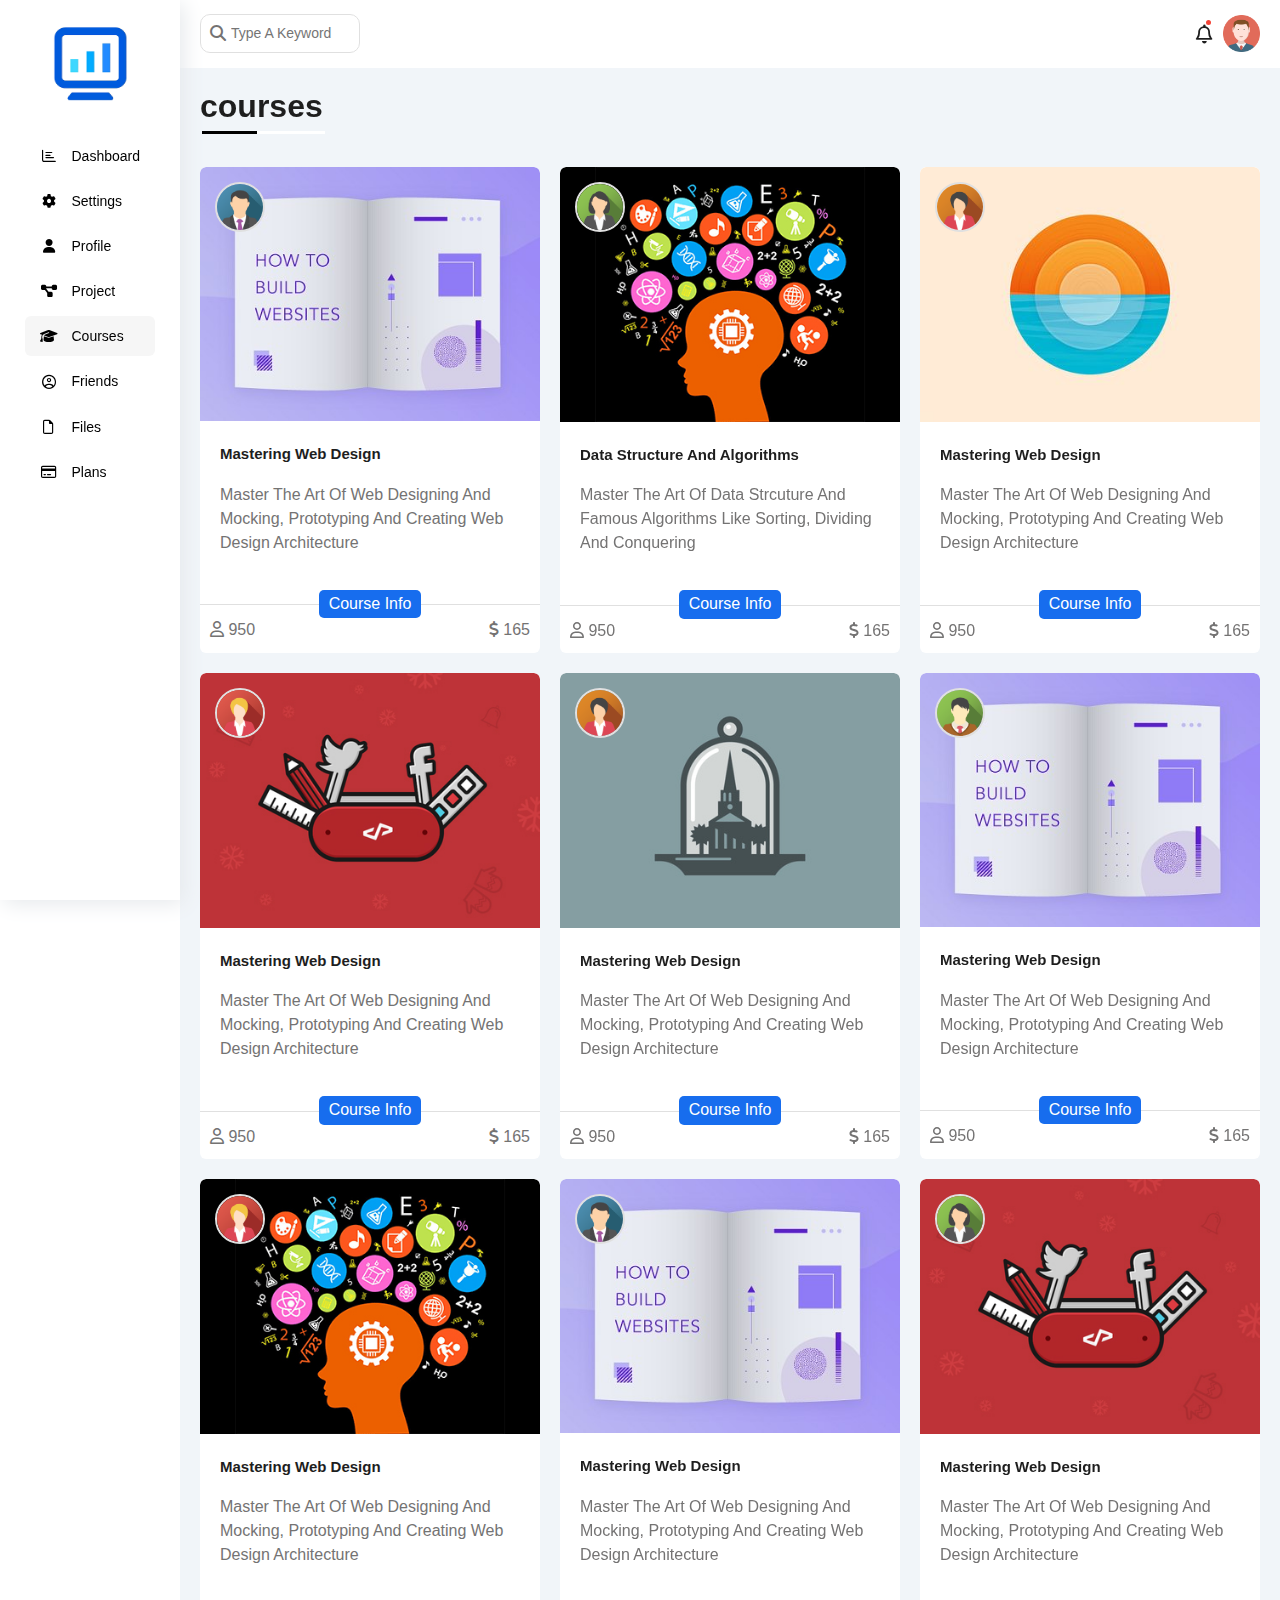
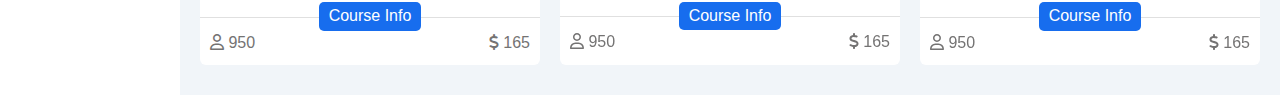
==== commit ec09eba4: "Add files via upload" ====
--- a/courses.html
+++ b/courses.html
@@ -62,7 +62,7 @@
           <div class="text">
             <h2 class="fs-15 pl-20 pt-20">Mastering Web Design</h2>
             <p class="tex-c pl-20 pr-10 pt-20 font-s">Master The Art Of Web Designing And Mocking, Prototyping And Creating Web Design Architecture</p>
-            <p class="mt-20"><a class="btn-b d-b mt-15 " href="#" aria-label="Web-Design">Course Info</a></p>
+            <p class="mt-20"><a class="btn-b mt-15 " href="#" aria-label="Web-Design">Course Info</a></p>
             <p class="mb-10 d-f jc-b pl-10 pr-10 tex-c it-c font-s"><span><i class="fa-regular fa-user"></i> 950</span> <span><i class="fa-solid fa-dollar-sign"></i> 165</span></p>
           </div>
         </div>
@@ -72,7 +72,7 @@
           <div class="text">
             <h2 class="fs-15 pl-20 pt-20">Data Structure And Algorithms</h2>
             <p class="tex-c pl-20 pr-10 pt-20 font-s">Master The Art Of Data Strcuture And Famous Algorithms Like Sorting, Dividing And Conquering</p>
-            <p class="mt-20"><a class="btn-b d-b mt-15 " href="#" aria-label="Web-Design">Course Info</a></p>
+            <p class="mt-20"><a class="btn-b mt-15 " href="#" aria-label="Web-Design">Course Info</a></p>
             <p class="mb-10 d-f jc-b pl-10 pr-10 tex-c it-c font-s"><span><i class="fa-regular fa-user"></i> 950</span> <span><i class="fa-solid fa-dollar-sign"></i> 165</span></p>
           </div>
         </div>
@@ -82,7 +82,7 @@
           <div class="text">
             <h2 class="fs-15 pl-20 pt-20">Mastering Web Design</h2>
             <p class="tex-c pl-20 pr-10 pt-20 font-s">Master The Art Of Web Designing And Mocking, Prototyping And Creating Web Design Architecture</p>
-            <p class="mt-20"><a class="btn-b d-b mt-15 " href="#" aria-label="Web-Design">Course Info</a></p>
+            <p class="mt-20"><a class="btn-b mt-15 " href="#" aria-label="Web-Design">Course Info</a></p>
             <p class="mb-10 d-f jc-b pl-10 pr-10 tex-c it-c font-s"><span><i class="fa-regular fa-user"></i> 950</span> <span><i class="fa-solid fa-dollar-sign"></i> 165</span></p>
           </div>
         </div>
@@ -92,7 +92,7 @@
           <div class="text">
             <h2 class="fs-15 pl-20 pt-20">Mastering Web Design</h2>
             <p class="tex-c pl-20 pr-10 pt-20 font-s">Master The Art Of Web Designing And Mocking, Prototyping And Creating Web Design Architecture</p>
-            <p class="mt-20"><a class="btn-b d-b mt-15 " href="#" aria-label="Web-Design">Course Info</a></p>
+            <p class="mt-20"><a class="btn-b mt-15 " href="#" aria-label="Web-Design">Course Info</a></p>
             <p class="mb-10 d-f jc-b pl-10 pr-10 tex-c it-c font-s"><span><i class="fa-regular fa-user"></i> 950</span> <span><i class="fa-solid fa-dollar-sign"></i> 165</span></p>
           </div>
         </div>
@@ -102,7 +102,7 @@
           <div class="text">
             <h2 class="fs-15 pl-20 pt-20">Mastering Web Design</h2>
             <p class="tex-c pl-20 pr-10 pt-20 font-s">Master The Art Of Web Designing And Mocking, Prototyping And Creating Web Design Architecture</p>
-            <p class="mt-20"><a class="btn-b d-b mt-15 " href="#" aria-label="Web-Design">Course Info</a></p>
+            <p class="mt-20"><a class="btn-b mt-15 " href="#" aria-label="Web-Design">Course Info</a></p>
             <p class="mb-10 d-f jc-b pl-10 pr-10 tex-c it-c font-s"><span><i class="fa-regular fa-user"></i> 950</span> <span><i class="fa-solid fa-dollar-sign"></i> 165</span></p>
           </div>
         </div>
@@ -112,7 +112,7 @@
           <div class="text">
             <h2 class="fs-15 pl-20 pt-20">Mastering Web Design</h2>
             <p class="tex-c pl-20 pr-10 pt-20 font-s">Master The Art Of Web Designing And Mocking, Prototyping And Creating Web Design Architecture</p>
-            <p class="mt-20"><a class="btn-b d-b mt-15 " href="#" aria-label="Web-Design">Course Info</a></p>
+            <p class="mt-20"><a class="btn-b mt-15 " href="#" aria-label="Web-Design">Course Info</a></p>
             <p class="mb-10 d-f jc-b pl-10 pr-10 tex-c it-c font-s"><span><i class="fa-regular fa-user"></i> 950</span> <span><i class="fa-solid fa-dollar-sign"></i> 165</span></p>
           </div>
         </div>
@@ -122,7 +122,7 @@
           <div class="text">
             <h2 class="fs-15 pl-20 pt-20">Mastering Web Design</h2>
             <p class="tex-c pl-20 pr-10 pt-20 font-s">Master The Art Of Web Designing And Mocking, Prototyping And Creating Web Design Architecture</p>
-            <p class="mt-20"><a class="btn-b d-b mt-15 " href="#" aria-label="Web-Design">Course Info</a></p>
+            <p class="mt-20"><a class="btn-b mt-15 " href="#" aria-label="Web-Design">Course Info</a></p>
             <p class="mb-10 d-f jc-b pl-10 pr-10 tex-c it-c font-s"><span><i class="fa-regular fa-user"></i> 950</span> <span><i class="fa-solid fa-dollar-sign"></i> 165</span></p>
           </div>
         </div>
@@ -132,7 +132,7 @@
           <div class="text">
             <h2 class="fs-15 pl-20 pt-20">Mastering Web Design</h2>
             <p class="tex-c pl-20 pr-10 pt-20 font-s">Master The Art Of Web Designing And Mocking, Prototyping And Creating Web Design Architecture</p>
-            <p class="mt-20"><a class="btn-b d-b mt-15 " href="#" aria-label="Web-Design">Course Info</a></p>
+            <p class="mt-20"><a class="btn-b mt-15 " href="#" aria-label="Web-Design">Course Info</a></p>
             <p class="mb-10 d-f jc-b pl-10 pr-10 tex-c it-c font-s"><span><i class="fa-regular fa-user"></i> 950</span> <span><i class="fa-solid fa-dollar-sign"></i> 165</span></p>
           </div>
         </div>
@@ -142,7 +142,7 @@
           <div class="text">
             <h2 class="fs-15 pl-20 pt-20">Mastering Web Design</h2>
             <p class="tex-c pl-20 pr-10 pt-20 font-s">Master The Art Of Web Designing And Mocking, Prototyping And Creating Web Design Architecture</p>
-            <p class="mt-20"><a class="btn-b d-b mt-15 " href="#" aria-label="Web-Design">Course Info</a></p>
+            <p class="mt-20"><a class="btn-b mt-15 " href="#" aria-label="Web-Design">Course Info</a></p>
             <p class="mb-10 d-f jc-b pl-10 pr-10 tex-c it-c font-s"><span><i class="fa-regular fa-user"></i> 950</span> <span><i class="fa-solid fa-dollar-sign"></i> 165</span></p>
           </div>
         </div>
--- a/css/framework.css
+++ b/css/framework.css
@@ -62,7 +62,7 @@
   .btn-o,
   .btn-g,
   .btn-b{
-    font-size: 14px;
+    font-size: 13px;
   }
 }
 .btn-r:hover{
@@ -353,6 +353,7 @@
   .f-col{
     flex-direction: column;
     gap: 10px;
+    margin-bottom: 12px;
   }
   .font-s{
     font-size: 14px;
--- a/css/main.css
+++ b/css/main.css
@@ -654,7 +654,7 @@
 .setting .manger .radio-1 label::after {
   content: "";
   position: absolute;
-  top: 3.5px;
+  top: 3.7px;
   left: 5px;
   width: 12px;
   height: 12px;
@@ -751,7 +751,6 @@
   flex-grow: 1;
 }
 .profile .data .activities{
-  text-align: center;
   line-height: 1.6;
   flex-grow: 2;
 }
@@ -902,15 +901,18 @@
   position: relative;
 }
 .courses .box .text :nth-child(3) a{
-  z-index: 2;
-  position: relative;
-  margin:0px auto;
+  position: relative;
+}
+.courses .box .text :nth-child(3) {
+  display: flex;
+  justify-content: center;
+  align-items: center;
 }
 .courses .box .text :nth-child(3)::before{
   position: absolute;
   content: "";
   width: 100%;
-  top: 50%;
+  top: 68%;
   height: 1px;
   background-color: var(--border-color);
 }
@@ -928,14 +930,25 @@
     margin: 0 20px;
   }
 }
+.friends .box .img .icon{
+  display: flex;
+}
 .friends .box .img .icon a{
-  padding:8px;
+  display: flex;
+  align-items: center;
+  justify-content: center;
   transition: var(--main-transition);
-  margin-right:2px;
+  width: 33px;
+  height:33px; 
+  margin-right:7px;
 }
 .friends .box .img .icon a:hover{
   background-color: var(--main-color);
   color: #fff;
+}
+.friends .butn span,
+.friends .butn span{
+  margin-bottom:10px;
 }
 /* End Friends */
 
@@ -970,6 +983,7 @@
   justify-content: center;
   align-items: center;
   font-size: 18px;
+  margin-right: 10px;
 }
 .upload :nth-child(2) .ico{
   background-color: #cce3ff;
@@ -1029,4 +1043,7 @@
   outline: 3px solid #1f1f1f;
   background-color:#1f1f1f;
 }
+.plans a{
+  padding:5px 12px;
+}
 /* End Plans */
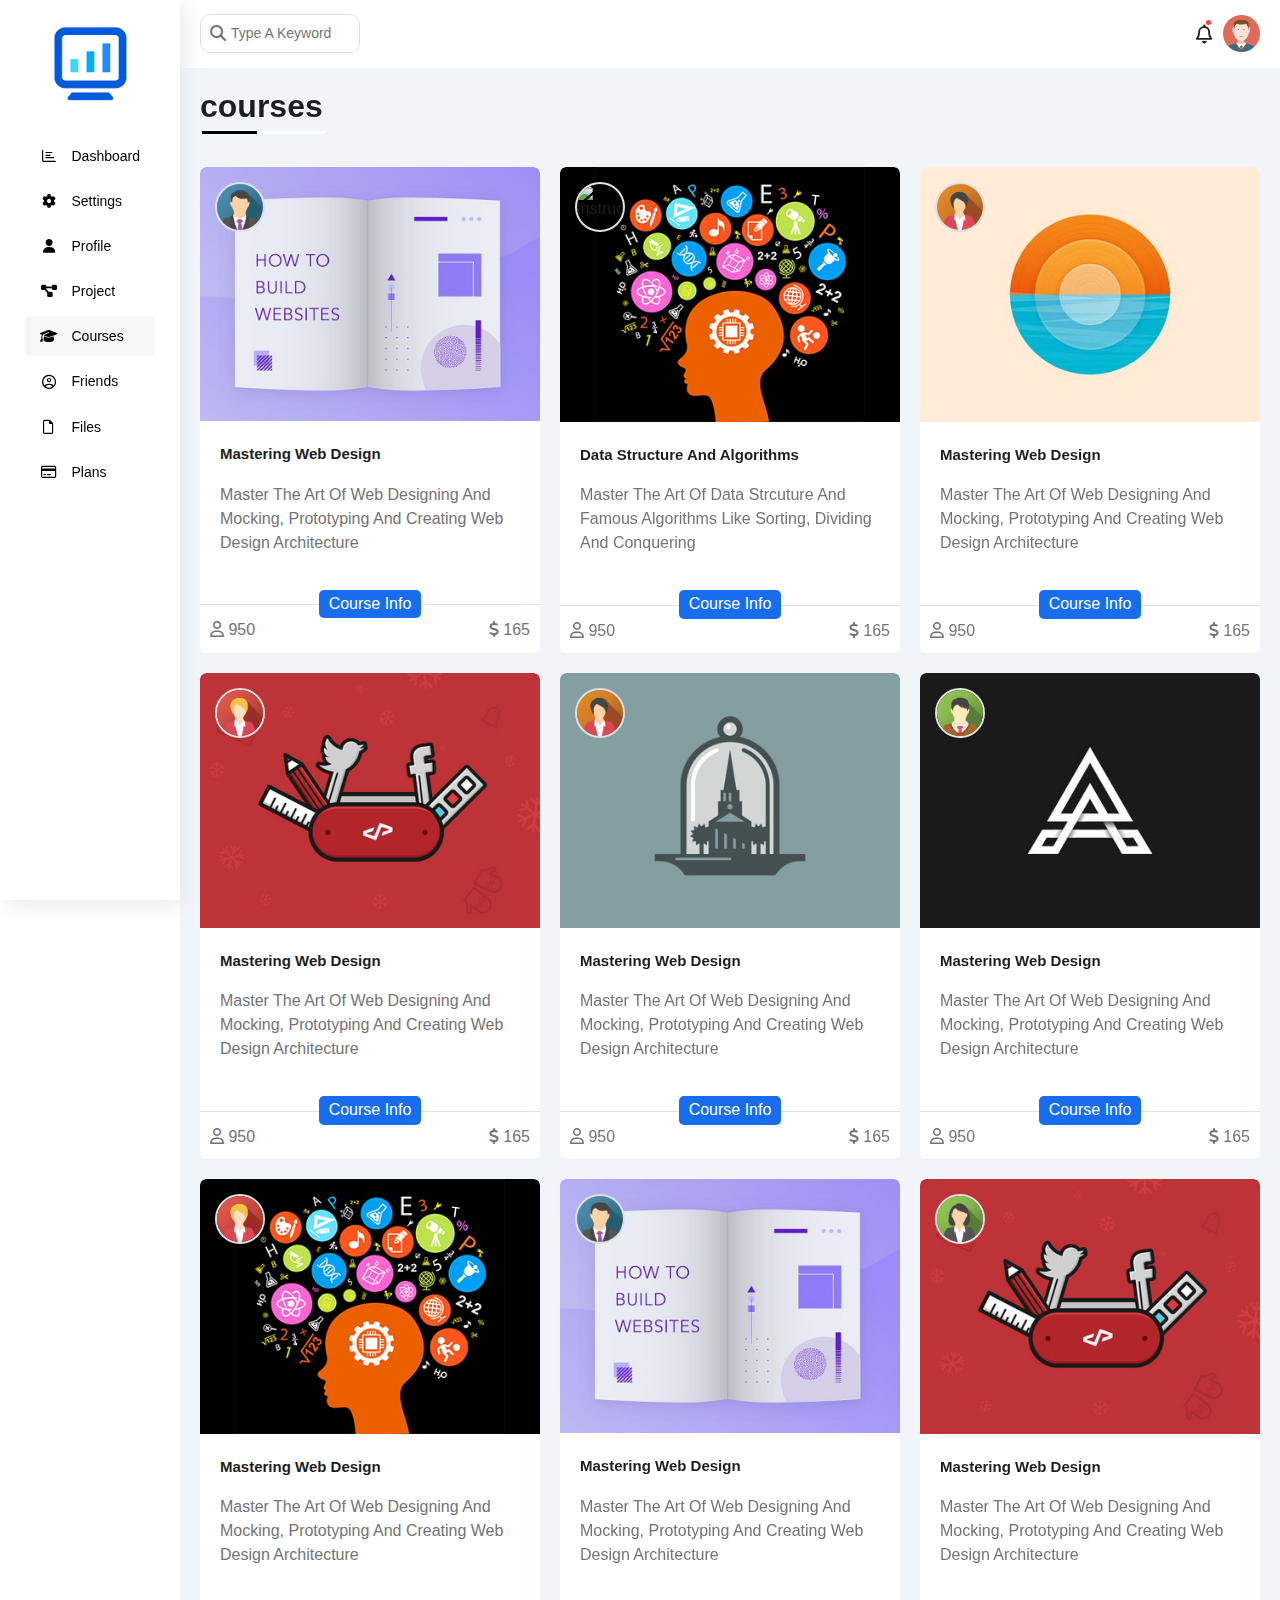
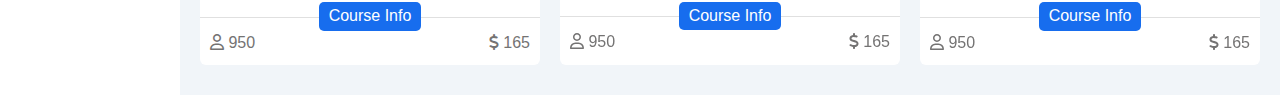
==== commit 9e03987f: "Add files via upload" ====
--- a/courses.html
+++ b/courses.html
@@ -68,7 +68,7 @@
         </div>
         <div class="box bg-w brd-6">
           <img src="imges/course-02.jpg" alt="course-02" width="100%">
-          <img class="instructor" src="imges/team-02.png" alt="instructor-2" width="50px" height="50px">
+          <img class="instructor" src="imges/team-06.png" alt="instructor-2" width="50px" height="50px">
           <div class="text">
             <h2 class="fs-15 pl-20 pt-20">Data Structure And Algorithms</h2>
             <p class="tex-c pl-20 pr-10 pt-20 font-s">Master The Art Of Data Strcuture And Famous Algorithms Like Sorting, Dividing And Conquering</p>
@@ -107,7 +107,7 @@
           </div>
         </div>
         <div class="box bg-w brd-6">
-          <img src="imges/course-01.jpg" alt="course-06" width="100%">
+          <img src="imges/course-06.jpg" alt="course-06" width="100%">
           <img class="instructor" src="imges/team-03.png" alt="instructor-6" width="50px" height="50px">
           <div class="text">
             <h2 class="fs-15 pl-20 pt-20">Mastering Web Design</h2>
--- a/css/framework.css
+++ b/css/framework.css
@@ -62,7 +62,7 @@
   .btn-o,
   .btn-g,
   .btn-b{
-    font-size: 13px;
+    font-size: 16px;
   }
 }
 .btn-r:hover{
@@ -181,6 +181,9 @@
 }
 .mr-20{
   margin-right: 20px;
+}
+.pt-5{
+  padding-top: 5px;
 }
 .pt-10{
   padding-top: 10px;
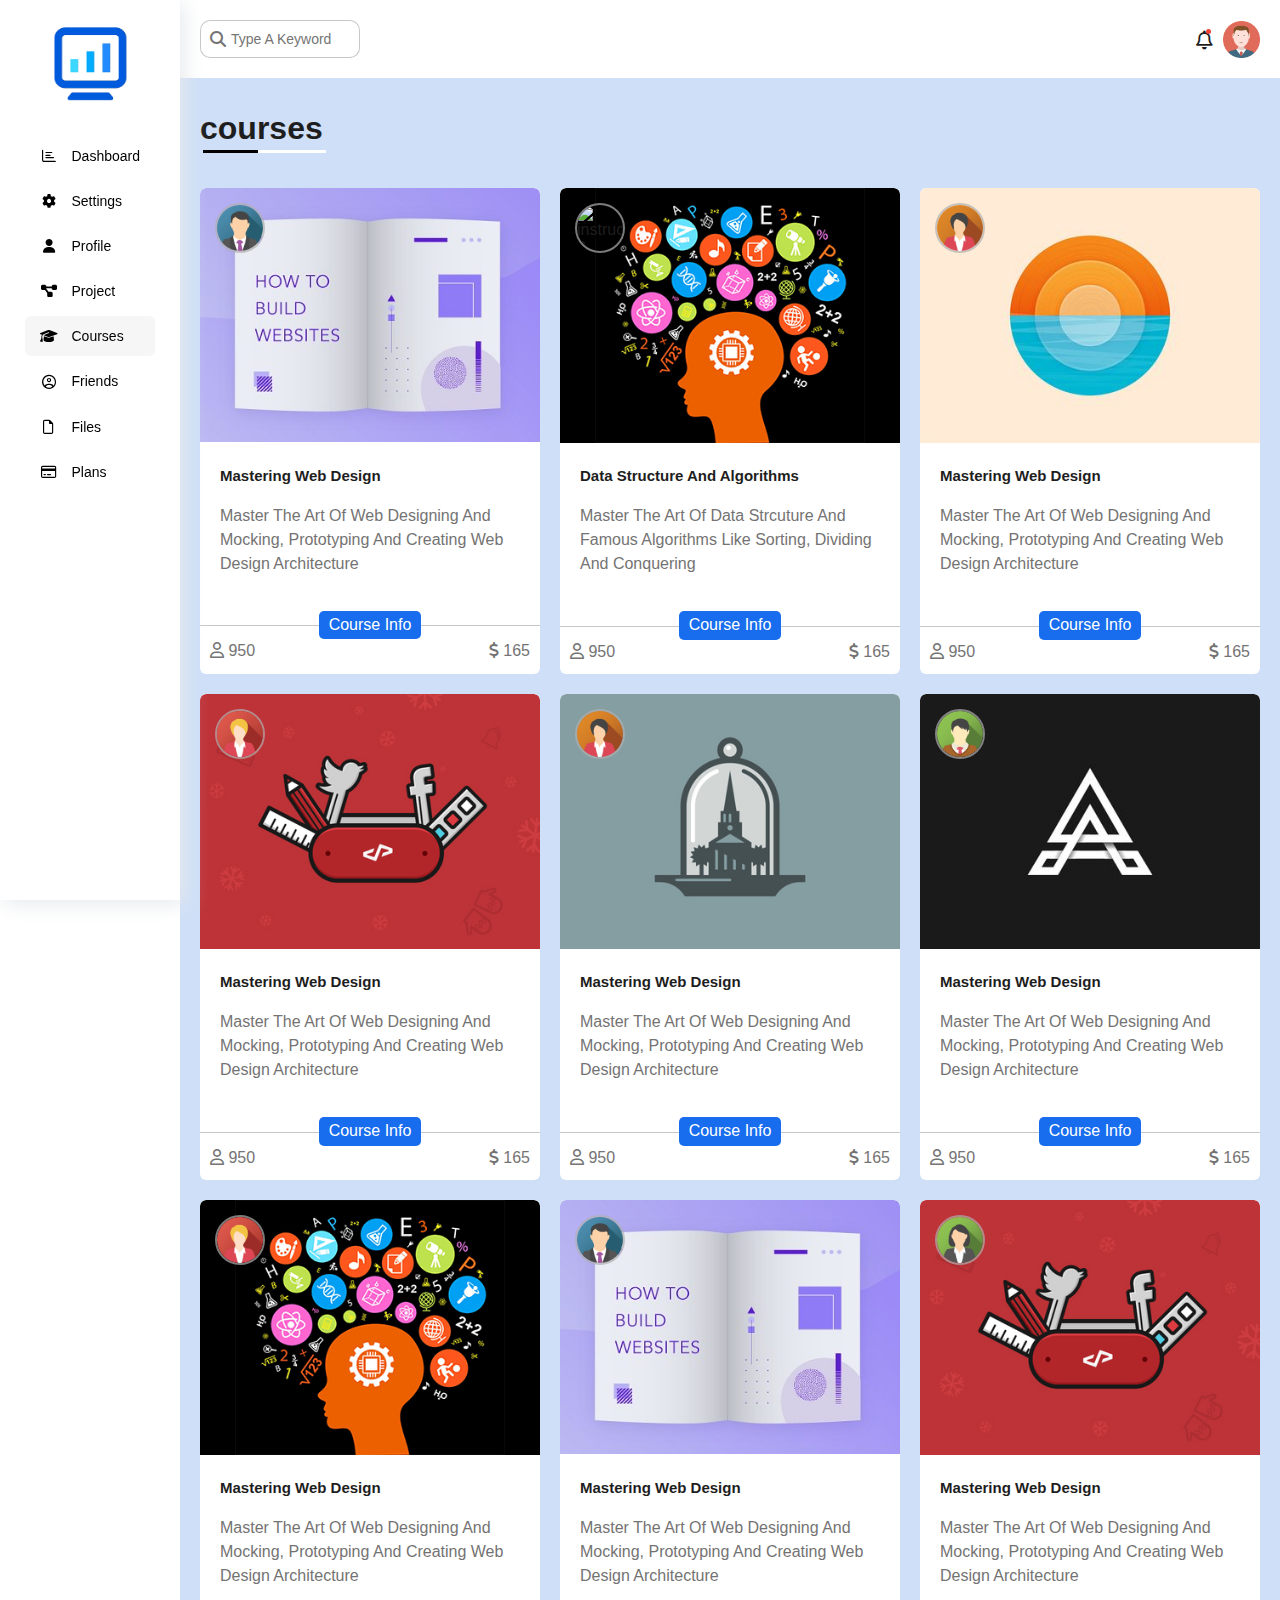
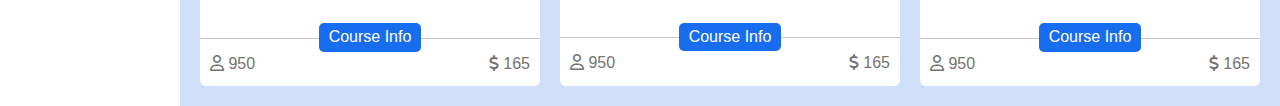
==== commit 8d0a8063: "Update courses.html" ====
--- a/courses.html
+++ b/courses.html
@@ -53,7 +53,7 @@
       </div>
     </header>
     <!-- End header -->
-    <section>
+    <section class="section bg">
       <h1>courses</h1>
       <div class="courses">
         <div class="box bg-w brd-6">
@@ -155,4 +155,4 @@
   <!--Font-Awesome Js File  -->
   <script src="js/all.min.js"></script>
 </body>
-</html>+</html>
--- a/css/framework.css
+++ b/css/framework.css
@@ -298,6 +298,9 @@
 }
 .lin{
   line-height: 1.8;
+}
+.bg{
+  background-color: #bed4f4c0 !important;
 }
 .bg-s{
   background-color: var(--second-back);
@@ -448,4 +451,4 @@
 .toggle input:checked + label::after, .toggle input:checked + label .toggle-on, .toggle input:checked + label .toggle-off{
   left: 82%;
   }
-}+}
--- a/css/main.css
+++ b/css/main.css
@@ -28,7 +28,7 @@
 --second-back:#eee;
 --alt-color:#0059d5 ;
 --tex-color:#747373 ;
---border-color:#e0e0e0;
+--border-color:#afafafb3;
 --main-transition:.3s ;
 --box-shadow: 4px 4px 20px  #e6e9ec;
 --green-color:#22c55e;
@@ -63,6 +63,7 @@
   height: 100vh;
   top: 0px;
   position: sticky;
+  z-index: 2;
 }
 .container aside img{
   padding-top: 25px;
@@ -114,17 +115,15 @@
 /* End aside */
 
 .container .content{
+  overflow:hidden;
   flex: 1;
-  overflow:hidden;
-}
-
+}
 /* start header */
 .container header{
   display: flex;
   justify-content:space-between;
   align-items: center;
-  height: 67px;
-  padding:20px 20px;
+  margin: 20px;
 }
 .container header .input input{
   padding: 10px;
@@ -170,37 +169,38 @@
   height:5px;
   border-radius: 50%;
   background-color: #f44336;
-  top:5px;
+  top:8px;
   left:10px
 }
 @media(max-width:767px){
   .container header{
-    padding:15px 10px;
+    margin: 10px;
   }
   .container header .input input:focus{
     width: 170px;
   }
+  .container header .bell{
+    font-size: 16px;
+}
 }
 /* End header */
 
 /*start section*/
 .container section{
-  margin-top: -20px;
-  min-height: 100vh;
   background-color:#f1f5f9 ;
-  padding-bottom: 10px;
+  padding: 10px 20px 20px;
 }
 .container section h1{
   position: relative;
-  padding: 20px;
+  padding-bottom: 20px;
 }
 .container section h1::after,
 .container section h1::before{
   content: "";
   position: absolute;
   height: 3px;
-  bottom:11px;
-  left: 22px;
+  bottom:13px;
+  left: 3px;
 }
 .container section h1::before{
   width:55px;
@@ -211,27 +211,9 @@
   background-color: #fff;
   width: 123px;
 }
-.container section .dash,
-.container section .setting,
-.container section .profile,
-.container section .courses,
-.container section .friends,
-.container section .files,
-.container section .project,
-.container section .plans{
-  margin: 20px 20px;
-}
 @media(max-width:767px){
-.container section .dash,
-.container section .setting,
-.container section .profile,
-.container section .courses,
-.container section .friends,
-.container section .project,
-.container section .files,
-.container section .plans{
-  margin: 0px 1px ;
-  padding:0 10px;
+  .container section{
+  padding:10px 10px 20px;
   }
 }
 /*End section*/
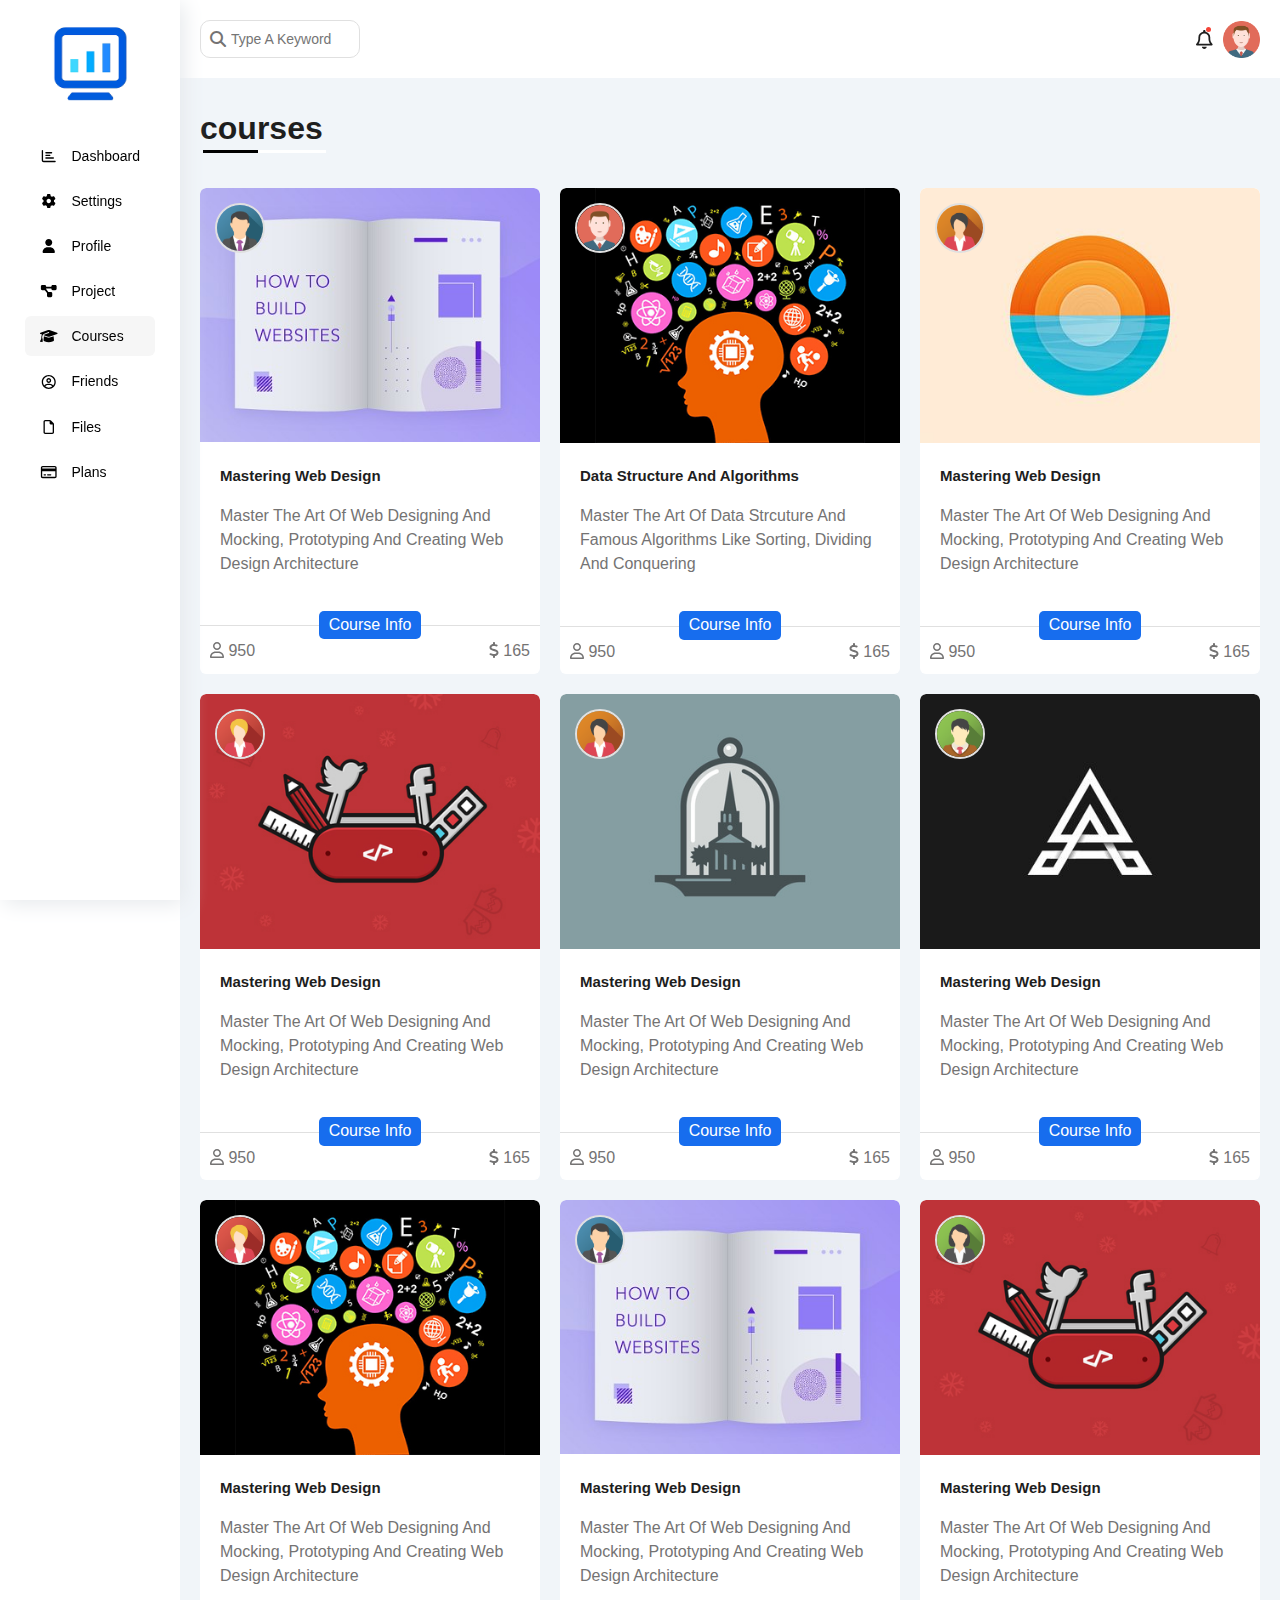
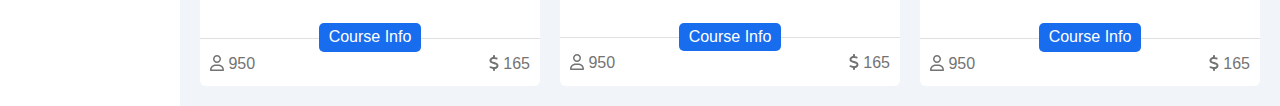
==== commit bbf11380: "Add files via upload" ====
--- a/courses.html
+++ b/courses.html
@@ -53,7 +53,7 @@
       </div>
     </header>
     <!-- End header -->
-    <section class="section bg">
+    <section>
       <h1>courses</h1>
       <div class="courses">
         <div class="box bg-w brd-6">
@@ -155,4 +155,4 @@
   <!--Font-Awesome Js File  -->
   <script src="js/all.min.js"></script>
 </body>
-</html>
+</html>--- a/css/framework.css
+++ b/css/framework.css
@@ -298,9 +298,6 @@
 }
 .lin{
   line-height: 1.8;
-}
-.bg{
-  background-color: #bed4f4c0 !important;
 }
 .bg-s{
   background-color: var(--second-back);
@@ -451,4 +448,4 @@
 .toggle input:checked + label::after, .toggle input:checked + label .toggle-on, .toggle input:checked + label .toggle-off{
   left: 82%;
   }
-}
+}--- a/css/main.css
+++ b/css/main.css
@@ -28,7 +28,7 @@
 --second-back:#eee;
 --alt-color:#0059d5 ;
 --tex-color:#747373 ;
---border-color:#afafafb3;
+--border-color:#e0e0e0;
 --main-transition:.3s ;
 --box-shadow: 4px 4px 20px  #e6e9ec;
 --green-color:#22c55e;
@@ -64,6 +64,7 @@
   top: 0px;
   position: sticky;
   z-index: 2;
+  box-shadow: var(--box-shadow);
 }
 .container aside img{
   padding-top: 25px;
@@ -169,7 +170,7 @@
   height:5px;
   border-radius: 50%;
   background-color: #f44336;
-  top:8px;
+  top:6px;
   left:10px
 }
 @media(max-width:767px){
